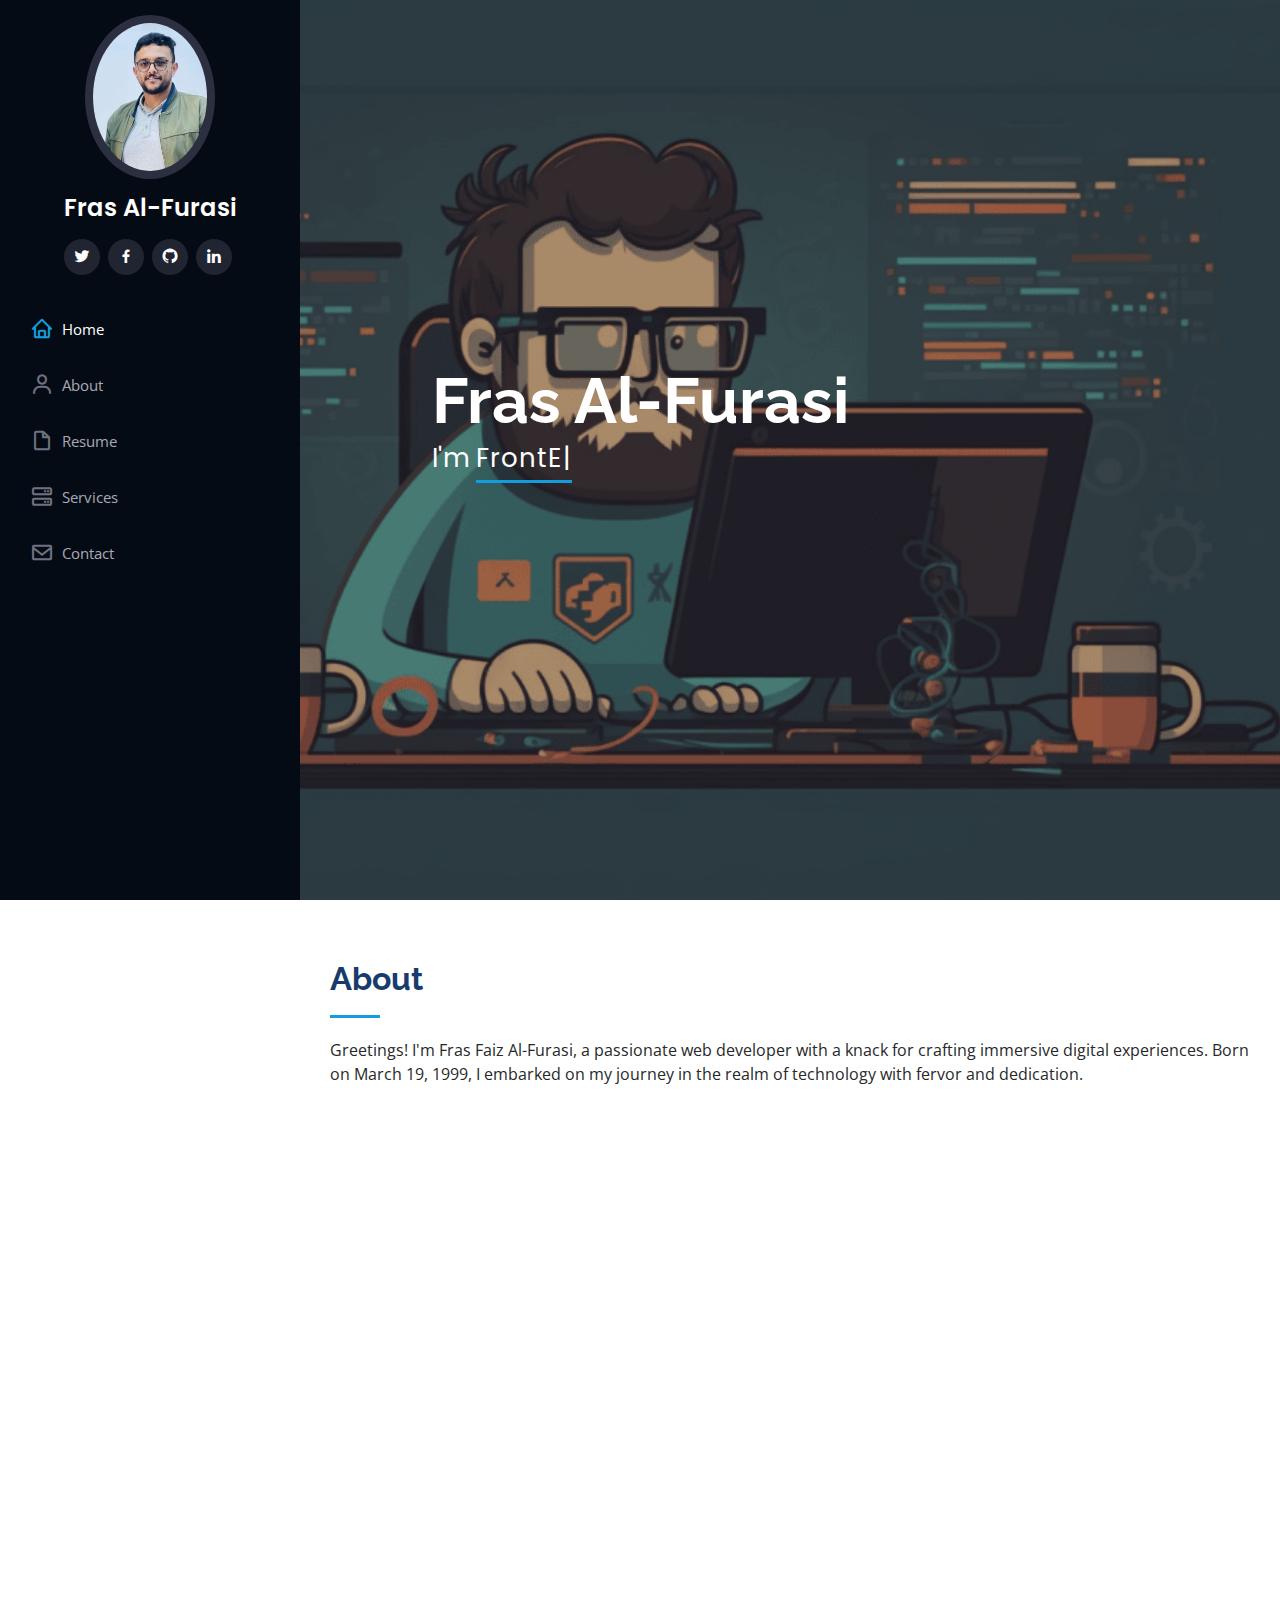
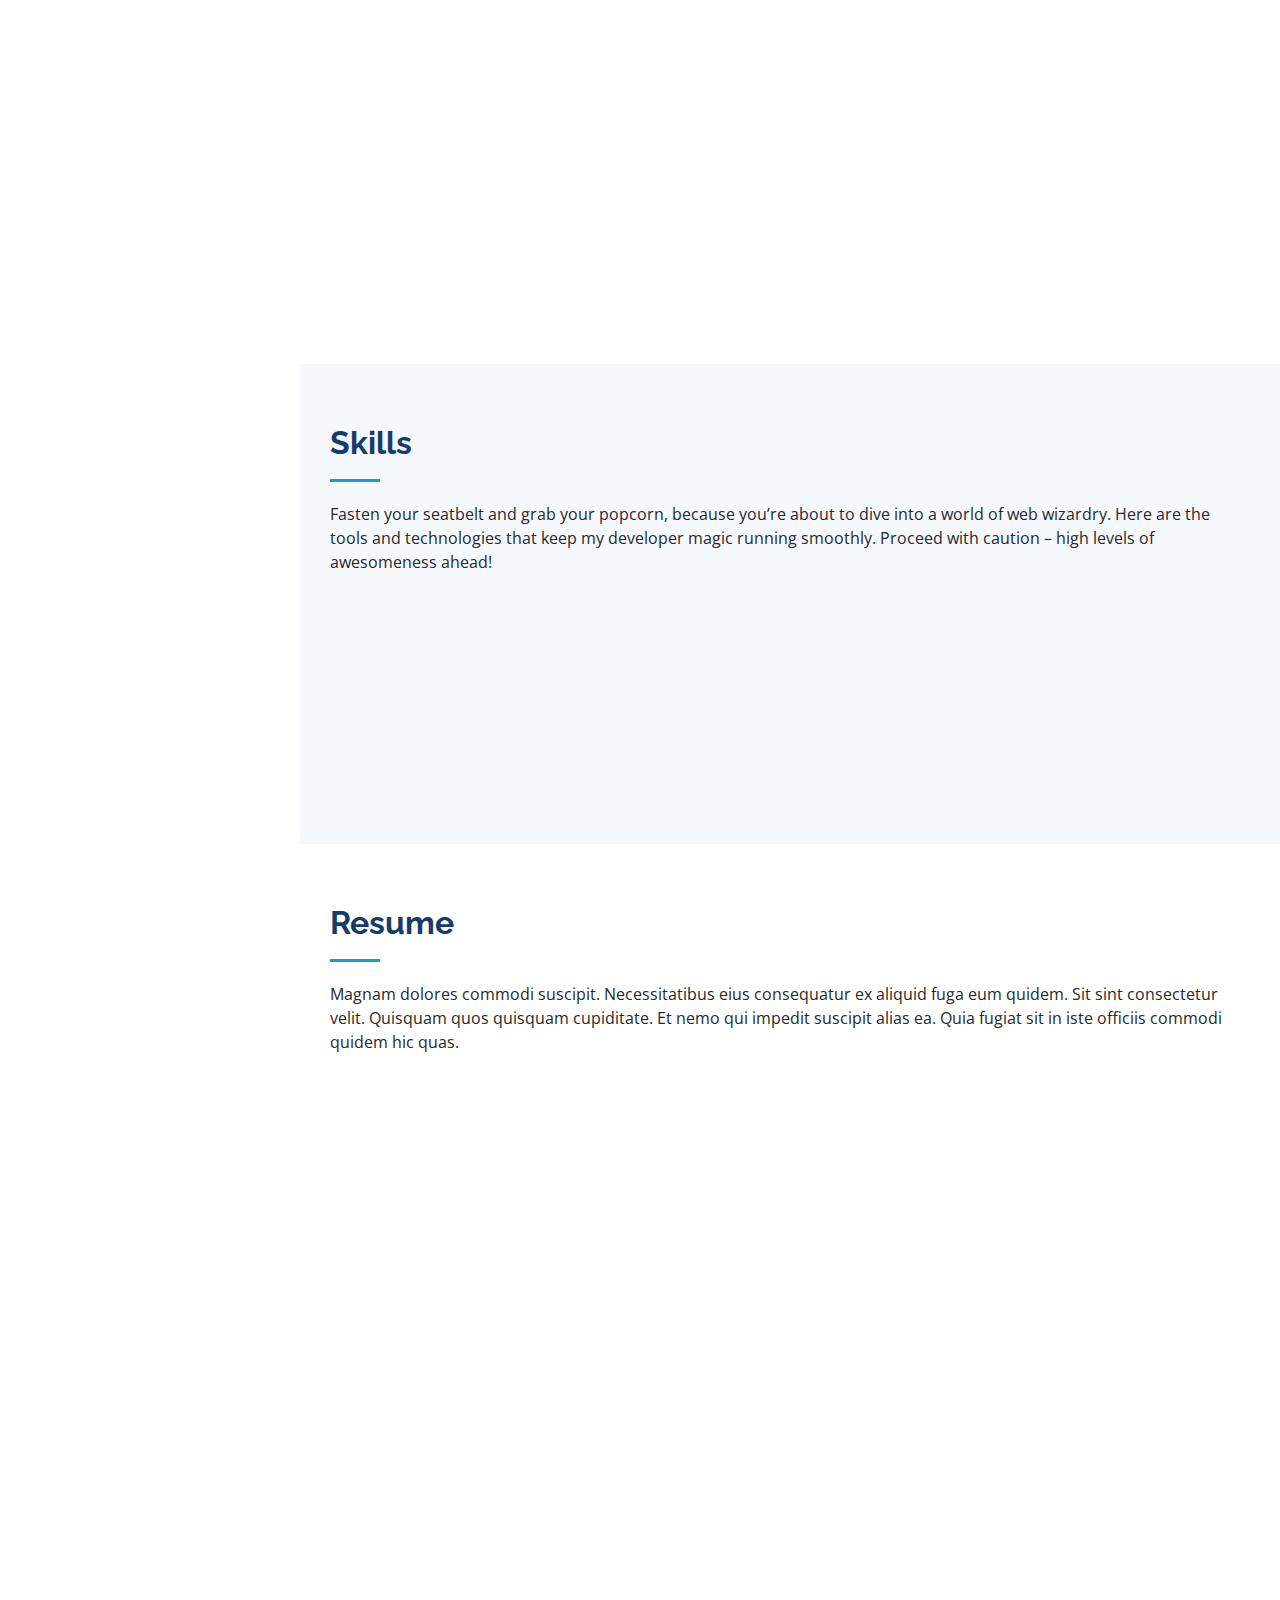
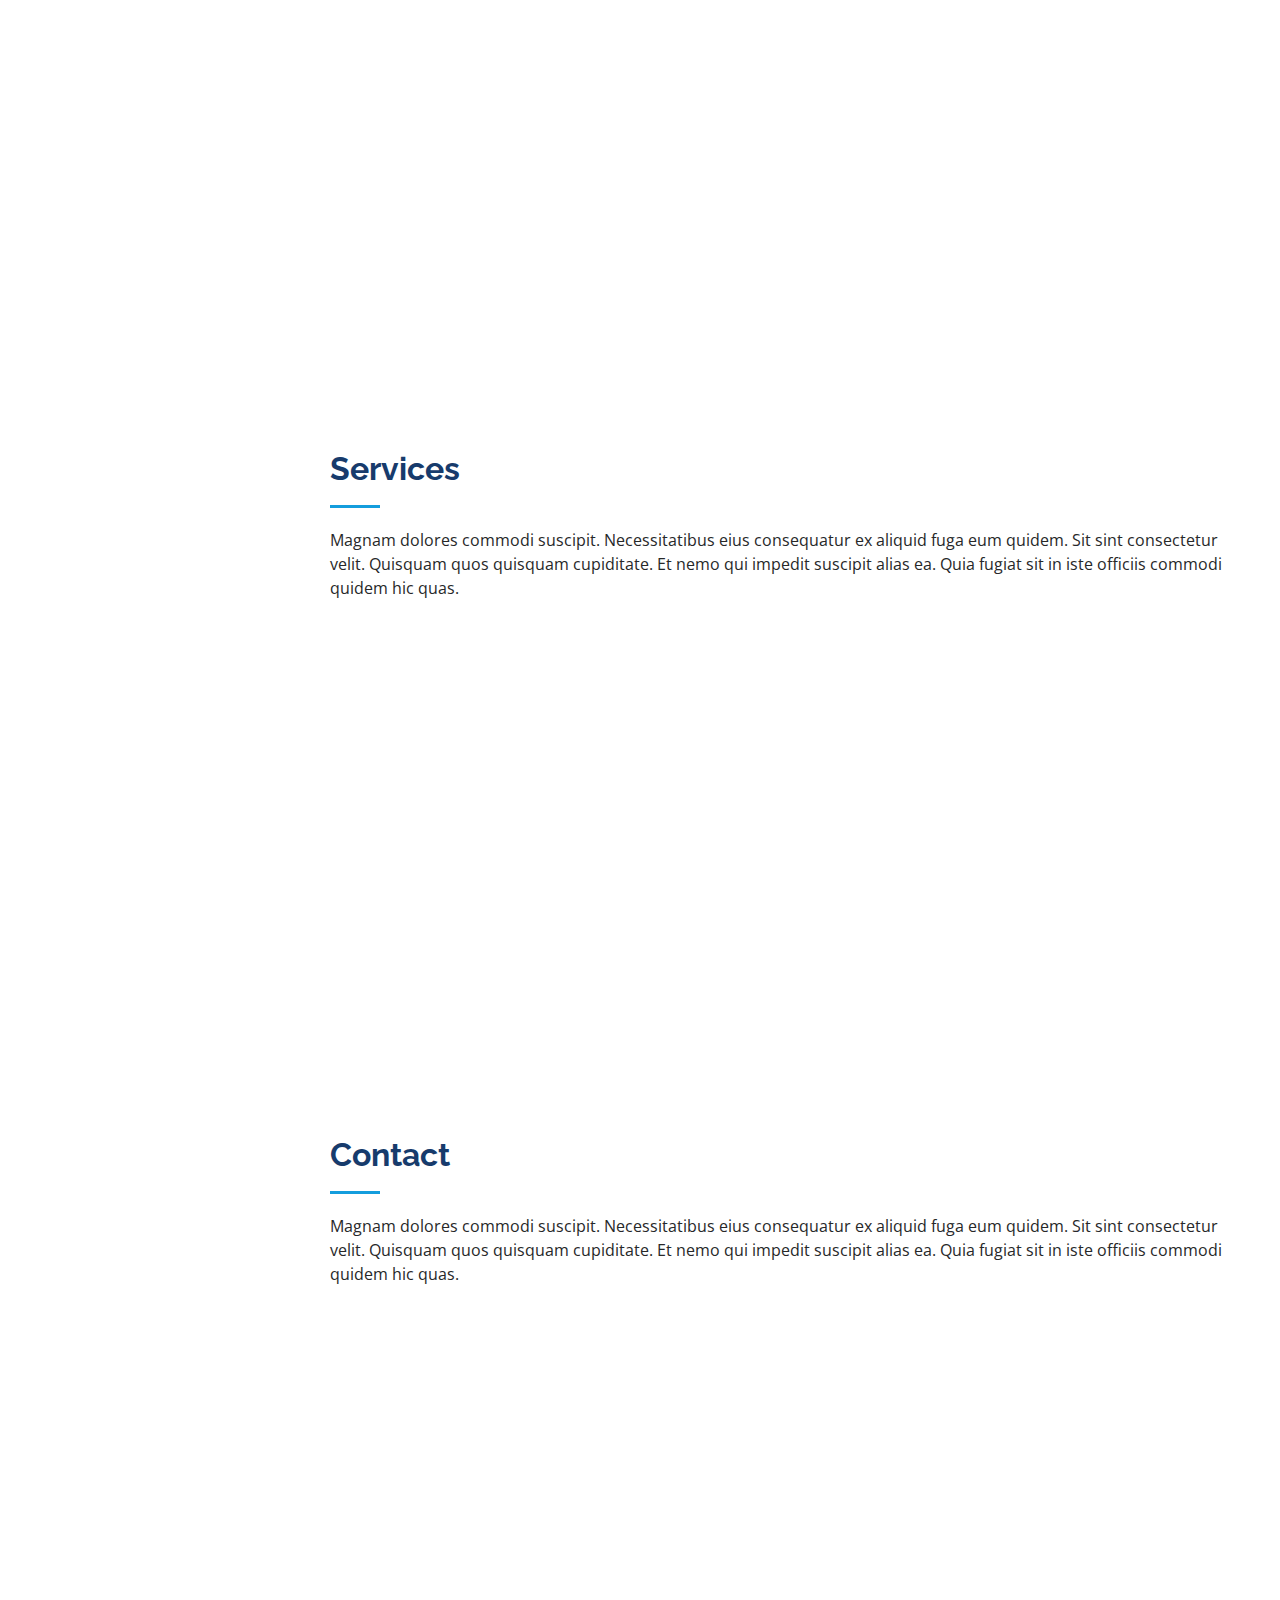
==== index.html @ ae851e62 "feat(index): add content to about section" ====
<!DOCTYPE html>
<html lang="en">

<head>
  <meta charset="utf-8">
  <meta content="width=device-width, initial-scale=1.0" name="viewport">

  <title>iPortfolio Bootstrap Template - Index</title>
  <meta content="" name="description">
  <meta content="" name="keywords">

  <!-- Favicons -->
  <link href="assets/img/favicon.png" rel="icon">
  <link href="assets/img/apple-touch-icon.png" rel="apple-touch-icon">

  <!-- Google Fonts -->
  <link href="https://fonts.googleapis.com/css?family=Open+Sans:300,300i,400,400i,600,600i,700,700i|Raleway:300,300i,400,400i,500,500i,600,600i,700,700i|Poppins:300,300i,400,400i,500,500i,600,600i,700,700i" rel="stylesheet">

  <!-- Vendor CSS Files -->
  <link href="assets/vendor/aos/aos.css" rel="stylesheet">
  <link href="assets/vendor/bootstrap/css/bootstrap.min.css" rel="stylesheet">
  <link href="assets/vendor/bootstrap-icons/bootstrap-icons.css" rel="stylesheet">
  <link href="assets/vendor/boxicons/css/boxicons.min.css" rel="stylesheet">
  <link href="assets/vendor/glightbox/css/glightbox.min.css" rel="stylesheet">
  <link href="assets/vendor/swiper/swiper-bundle.min.css" rel="stylesheet">

  <!-- Template Main CSS File -->
  <link href="assets/css/style.css" rel="stylesheet">

</head>

<body>

  <!-- ======= Mobile nav toggle button ======= -->
  <i class="bi bi-list mobile-nav-toggle d-xl-none"></i>

  <!-- ======= Header ======= -->
  <header id="header">
    <div class="d-flex flex-column">

      <div class="profile">
        <img src="assets/img/profileImg.jpg" alt="" class="img-fluid rounded-circle">
        <h1 class="text-light"><a href="index.html">Fras Al-Furasi</a></h1>
        <div class="social-links mt-3 text-center">
          <a href="#" class="twitter"><i class="bx bxl-twitter"></i></a>
          <a href="#" class="facebook"><i class="bx bxl-facebook"></i></a>
          <a href="#" class="instagram"><i class="bx bxl-github"></i></a>
          <a href="#" class="linkedin"><i class="bx bxl-linkedin"></i></a>
        </div>
      </div>

      <nav id="navbar" class="nav-menu navbar">
        <ul>
          <li><a href="#hero" class="nav-link scrollto active"><i class="bx bx-home"></i> <span>Home</span></a></li>
          <li><a href="#about" class="nav-link scrollto"><i class="bx bx-user"></i> <span>About</span></a></li>
          <li><a href="#resume" class="nav-link scrollto"><i class="bx bx-file-blank"></i> <span>Resume</span></a></li>
          <!-- <li><a href="#portfolio" class="nav-link scrollto"><i class="bx bx-book-content"></i> <span>Portfolio</span></a></li> -->
          <li><a href="#services" class="nav-link scrollto"><i class="bx bx-server"></i> <span>Services</span></a></li>
          <li><a href="#contact" class="nav-link scrollto"><i class="bx bx-envelope"></i> <span>Contact</span></a></li>
        </ul>
      </nav><!-- .nav-menu -->
    </div>
  </header><!-- End Header -->

  <!-- ======= Hero Section ======= -->
  <section id="hero" class="d-flex flex-column justify-content-center align-items-center">
    <div class="hero-container" data-aos="fade-in">
      <h1>Fras Al-Furasi</h1>
      <p>I'm <span class="typed" data-typed-items="FrontEnd Developer,BackEnd Developer, Freelancer"></span></p>
    </div>
  </section><!-- End Hero -->

  <main id="main">

    <!-- ======= About Section ======= -->
    <section id="about" class="about">
      <div class="container">

        <div class="section-title">
          <h2>About</h2>
          <p>Greetings! I'm Fras Faiz Al-Furasi, a passionate web developer with a knack for crafting immersive digital experiences. Born on March 19, 1999, I embarked on my journey in the realm of technology with fervor and dedication.</p>
        </div>

        <div class="row">
          <div class="col-lg-4" data-aos="fade-right">
            <img src="assets/img/profileImg.jpg" class="img-fluid" alt="">
          </div>
          <div class="col-lg-8 pt-4 pt-lg-0 content" data-aos="fade-left">
            <h3> Web Developer.</h3>
            <p class="fst-italic">Web development refers to the process of creating and maintaining websites and web applications. It encompasses a range of tasks, including web design, content creation, server-side scripting, client-side scripting, network security configuration, and database management.</p>
            <div class="row">
              <div class="col-lg-6">
                <ul>
                  <li><i class="bi bi-chevron-right"></i> <strong>Birthday:</strong> <span>19 Mar 1999</span></li>
                  <!-- <li><i class="bi bi-chevron-right"></i> <strong>Website:</strong> <span>www.example.com</span></li> -->
                  <li><i class="bi bi-chevron-right"></i> <strong>Phone:</strong> <span>+967 771 474 227</span></li>
                  <li><i class="bi bi-chevron-right"></i> <strong>City:</strong> <span>Sana'a, Yemen</span></li>
                </ul>
              </div>
              <div class="col-lg-6">
                <ul>
                  <li><i class="bi bi-chevron-right"></i> <strong>Age:</strong> <span>25</span></li>
                  <li><i class="bi bi-chevron-right"></i> <strong>Degree:</strong> <span>Bachelor</span></li>
                  <!-- <li><i class="bi bi-chevron-right"></i> <strong>PhEmailone:</strong> <span>email@example.com</span></li> -->
                  <li><i class="bi bi-chevron-right"></i> <strong>Freelance:</strong> <span>Available</span></li>
                </ul>
              </div>
            </div>
            <p>With a solid foundation in computer science, I've delved into the dynamic world of web development, honing my skills and expertise over the years. I've had the privilege of working as a web developer for a year in a prominent company, where I've been entrusted with projects spanning multiple domains and technologies. This experience has not only sharpened my technical prowess but also instilled in me a deep appreciation for collaboration and innovation.</p>
            <p>
            My academic journey led me to pursue a Bachelor's degree in Computer Science, where I immersed myself in the intricacies of software engineering, algorithms, and system architecture. This educational background has equipped me with a comprehensive understanding of the underlying principles that drive technological innovation.
            </p>
            <p>
            Beyond the lines of code, I am driven by a relentless passion for creating meaningful digital solutions that resonate with users. Whether it's designing intuitive user interfaces, optimizing performance, or experimenting with cutting-edge technologies, I thrive on the opportunity to push the boundaries of what's possible in the digital landscape.
            </p>
            <p>
As I continue to evolve in this ever-evolving field, my mission is simple yet profound: to leverage my skills and expertise to empower businesses and individuals alike, bringing their digital visions to life with precision and ingenuity.
            </p>
          </div>
        </div>

      </div>
    </section><!-- End About Section -->

    <!-- ======= Facts Section ======= -->
    <!-- <section id="facts" class="facts"> -->
    <!--   <div class="container"> -->
    <!---->
    <!--     <div class="section-title"> -->
    <!--       <h2>Facts</h2> -->
    <!--       <p>Magnam dolores commodi suscipit. Necessitatibus eius consequatur ex aliquid fuga eum quidem. Sit sint consectetur velit. Quisquam quos quisquam cupiditate. Et nemo qui impedit suscipit alias ea. Quia fugiat sit in iste officiis commodi quidem hic quas.</p> -->
    <!--     </div> -->
    <!---->
    <!--     <div class="row no-gutters"> -->
    <!---->
    <!--       <div class="col-lg-3 col-md-6 d-md-flex align-items-md-stretch" data-aos="fade-up"> -->
    <!--         <div class="count-box"> -->
    <!--           <i class="bi bi-emoji-smile"></i> -->
    <!--           <span data-purecounter-start="0" data-purecounter-end="232" data-purecounter-duration="1" class="purecounter"></span> -->
    <!--           <p><strong>Happy Clients</strong> consequuntur quae</p> -->
    <!--         </div> -->
    <!--       </div> -->
    <!---->
    <!--       <div class="col-lg-3 col-md-6 d-md-flex align-items-md-stretch" data-aos="fade-up" data-aos-delay="100"> -->
    <!--         <div class="count-box"> -->
    <!--           <i class="bi bi-journal-richtext"></i> -->
    <!--           <span data-purecounter-start="0" data-purecounter-end="521" data-purecounter-duration="1" class="purecounter"></span> -->
    <!--           <p><strong>Projects</strong> adipisci atque cum quia aut</p> -->
    <!--         </div> -->
    <!--       </div> -->
    <!---->
    <!--       <div class="col-lg-3 col-md-6 d-md-flex align-items-md-stretch" data-aos="fade-up" data-aos-delay="200"> -->
    <!--         <div class="count-box"> -->
    <!--           <i class="bi bi-headset"></i> -->
    <!--           <span data-purecounter-start="0" data-purecounter-end="1453" data-purecounter-duration="1" class="purecounter"></span> -->
    <!--           <p><strong>Hours Of Support</strong> aut commodi quaerat</p> -->
    <!--         </div> -->
    <!--       </div> -->
    <!---->
    <!--       <div class="col-lg-3 col-md-6 d-md-flex align-items-md-stretch" data-aos="fade-up" data-aos-delay="300"> -->
    <!--         <div class="count-box"> -->
    <!--           <i class="bi bi-people"></i> -->
    <!--           <span data-purecounter-start="0" data-purecounter-end="32" data-purecounter-duration="1" class="purecounter"></span> -->
    <!--           <p><strong>Hard Workers</strong> rerum asperiores dolor</p> -->
    <!--         </div> -->
    <!--       </div> -->
    <!---->
    <!--     </div> -->
    <!---->
    <!--   </div> -->
    <!-- </section><!-- End Facts Section --> 

    <!-- ======= Skills Section ======= -->
    <section id="skills" class="skills section-bg">
      <div class="container">

        <div class="section-title">
          <h2>Skills</h2>
          <p>Fasten your seatbelt and grab your popcorn, because you’re about to dive into a world of web wizardry. Here are the tools and technologies that keep my developer magic running smoothly. Proceed with caution – high levels of awesomeness ahead!</p>
        </div>

        <div class="row skills-content">

          <div class="col-lg-6" data-aos="fade-up">

            <div class="progress">
              <span class="skill">HTML <i class="val">100%</i></span>
              <div class="progress-bar-wrap">
                <div class="progress-bar" role="progressbar" aria-valuenow="100" aria-valuemin="0" aria-valuemax="100"></div>
              </div>
            </div>

            <div class="progress">
              <span class="skill">CSS <i class="val">90%</i></span>
              <div class="progress-bar-wrap">
                <div class="progress-bar" role="progressbar" aria-valuenow="90" aria-valuemin="0" aria-valuemax="100"></div>
              </div>
            </div>

            <div class="progress">
              <span class="skill">JavaScript <i class="val">75%</i></span>
              <div class="progress-bar-wrap">
                <div class="progress-bar" role="progressbar" aria-valuenow="75" aria-valuemin="0" aria-valuemax="100"></div>
              </div>
            </div>

          </div>

          <div class="col-lg-6" data-aos="fade-up" data-aos-delay="100">

            <div class="progress">
              <span class="skill">PHP <i class="val">80%</i></span>
              <div class="progress-bar-wrap">
                <div class="progress-bar" role="progressbar" aria-valuenow="80" aria-valuemin="0" aria-valuemax="100"></div>
              </div>
            </div>

            <div class="progress">
              <span class="skill">WordPress/CMS <i class="val">90%</i></span>
              <div class="progress-bar-wrap">
                <div class="progress-bar" role="progressbar" aria-valuenow="90" aria-valuemin="0" aria-valuemax="100"></div>
              </div>
            </div>

            <div class="progress">
              <span class="skill">Photoshop <i class="val">55%</i></span>
              <div class="progress-bar-wrap">
                <div class="progress-bar" role="progressbar" aria-valuenow="55" aria-valuemin="0" aria-valuemax="100"></div>
              </div>
            </div>

          </div>

        </div>

      </div>
    </section><!-- End Skills Section -->

    <!-- ======= Resume Section ======= -->
    <section id="resume" class="resume">
      <div class="container">

        <div class="section-title">
          <h2>Resume</h2>
          <p>Magnam dolores commodi suscipit. Necessitatibus eius consequatur ex aliquid fuga eum quidem. Sit sint consectetur velit. Quisquam quos quisquam cupiditate. Et nemo qui impedit suscipit alias ea. Quia fugiat sit in iste officiis commodi quidem hic quas.</p>
        </div>

        <div class="row">
          <div class="col-lg-6" data-aos="fade-up">
            <h3 class="resume-title">Sumary</h3>
            <div class="resume-item pb-0">
              <h4>Alex Smith</h4>
              <p><em>Innovative and deadline-driven Graphic Designer with 3+ years of experience designing and developing user-centered digital/print marketing material from initial concept to final, polished deliverable.</em></p>
              <ul>
                <li>Portland par 127,Orlando, FL</li>
                <li>(123) 456-7891</li>
                <li>alice.barkley@example.com</li>
              </ul>
            </div>

            <h3 class="resume-title">Education</h3>
            <div class="resume-item">
              <h4>Master of Fine Arts &amp; Graphic Design</h4>
              <h5>2015 - 2016</h5>
              <p><em>Rochester Institute of Technology, Rochester, NY</em></p>
              <p>Qui deserunt veniam. Et sed aliquam labore tempore sed quisquam iusto autem sit. Ea vero voluptatum qui ut dignissimos deleniti nerada porti sand markend</p>
            </div>
            <div class="resume-item">
              <h4>Bachelor of Fine Arts &amp; Graphic Design</h4>
              <h5>2010 - 2014</h5>
              <p><em>Rochester Institute of Technology, Rochester, NY</em></p>
              <p>Quia nobis sequi est occaecati aut. Repudiandae et iusto quae reiciendis et quis Eius vel ratione eius unde vitae rerum voluptates asperiores voluptatem Earum molestiae consequatur neque etlon sader mart dila</p>
            </div>
          </div>
          <div class="col-lg-6" data-aos="fade-up" data-aos-delay="100">
            <h3 class="resume-title">Professional Experience</h3>
            <div class="resume-item">
              <h4>Senior graphic design specialist</h4>
              <h5>2019 - Present</h5>
              <p><em>Experion, New York, NY </em></p>
              <ul>
                <li>Lead in the design, development, and implementation of the graphic, layout, and production communication materials</li>
                <li>Delegate tasks to the 7 members of the design team and provide counsel on all aspects of the project. </li>
                <li>Supervise the assessment of all graphic materials in order to ensure quality and accuracy of the design</li>
                <li>Oversee the efficient use of production project budgets ranging from $2,000 - $25,000</li>
              </ul>
            </div>
            <div class="resume-item">
              <h4>Graphic design specialist</h4>
              <h5>2017 - 2018</h5>
              <p><em>Stepping Stone Advertising, New York, NY</em></p>
              <ul>
                <li>Developed numerous marketing programs (logos, brochures,infographics, presentations, and advertisements).</li>
                <li>Managed up to 5 projects or tasks at a given time while under pressure</li>
                <li>Recommended and consulted with clients on the most appropriate graphic design</li>
                <li>Created 4+ design presentations and proposals a month for clients and account managers</li>
              </ul>
            </div>
          </div>
        </div>

      </div>
    </section><!-- End Resume Section -->

    <!-- ======= Portfolio Section ======= -->
    <!-- <section id="portfolio" class="portfolio section-bg"> -->
    <!--   <div class="container"> -->
    <!---->
    <!--     <div class="section-title"> -->
    <!--       <h2>Portfolio</h2> -->
    <!--       <p>Magnam dolores commodi suscipit. Necessitatibus eius consequatur ex aliquid fuga eum quidem. Sit sint consectetur velit. Quisquam quos quisquam cupiditate. Et nemo qui impedit suscipit alias ea. Quia fugiat sit in iste officiis commodi quidem hic quas.</p> -->
    <!--     </div> -->
    <!---->
    <!--     <div class="row" data-aos="fade-up"> -->
    <!--       <div class="col-lg-12 d-flex justify-content-center"> -->
    <!--         <ul id="portfolio-flters"> -->
    <!--           <li data-filter="*" class="filter-active">All</li> -->
    <!--           <li data-filter=".filter-app">App</li> -->
    <!--           <li data-filter=".filter-card">Card</li> -->
    <!--           <li data-filter=".filter-web">Web</li> -->
    <!--         </ul> -->
    <!--       </div> -->
    <!--     </div> -->
    <!---->
    <!--     <div class="row portfolio-container" data-aos="fade-up" data-aos-delay="100"> -->
    <!---->
    <!--       <div class="col-lg-4 col-md-6 portfolio-item filter-app"> -->
    <!--         <div class="portfolio-wrap"> -->
    <!--           <img src="assets/img/portfolio/portfolio-1.jpg" class="img-fluid" alt=""> -->
    <!--           <div class="portfolio-links"> -->
    <!--             <a href="assets/img/portfolio/portfolio-1.jpg" data-gallery="portfolioGallery" class="portfolio-lightbox" title="App 1"><i class="bx bx-plus"></i></a> -->
    <!--             <a href="portfolio-details.html" title="More Details"><i class="bx bx-link"></i></a> -->
    <!--           </div> -->
    <!--         </div> -->
    <!--       </div> -->
    <!---->
    <!--       <div class="col-lg-4 col-md-6 portfolio-item filter-web"> -->
    <!--         <div class="portfolio-wrap"> -->
    <!--           <img src="assets/img/portfolio/portfolio-2.jpg" class="img-fluid" alt=""> -->
    <!--           <div class="portfolio-links"> -->
    <!--             <a href="assets/img/portfolio/portfolio-2.jpg" data-gallery="portfolioGallery" class="portfolio-lightbox" title="Web 3"><i class="bx bx-plus"></i></a> -->
    <!--             <a href="portfolio-details.html" title="More Details"><i class="bx bx-link"></i></a> -->
    <!--           </div> -->
    <!--         </div> -->
    <!--       </div> -->
    <!---->
    <!--       <div class="col-lg-4 col-md-6 portfolio-item filter-app"> -->
    <!--         <div class="portfolio-wrap"> -->
    <!--           <img src="assets/img/portfolio/portfolio-3.jpg" class="img-fluid" alt=""> -->
    <!--           <div class="portfolio-links"> -->
    <!--             <a href="assets/img/portfolio/portfolio-3.jpg" data-gallery="portfolioGallery" class="portfolio-lightbox" title="App 2"><i class="bx bx-plus"></i></a> -->
    <!--             <a href="portfolio-details.html" title="More Details"><i class="bx bx-link"></i></a> -->
    <!--           </div> -->
    <!--         </div> -->
    <!--       </div> -->
    <!---->
    <!--       <div class="col-lg-4 col-md-6 portfolio-item filter-card"> -->
    <!--         <div class="portfolio-wrap"> -->
    <!--           <img src="assets/img/portfolio/portfolio-4.jpg" class="img-fluid" alt=""> -->
    <!--           <div class="portfolio-links"> -->
    <!--             <a href="assets/img/portfolio/portfolio-4.jpg" data-gallery="portfolioGallery" class="portfolio-lightbox" title="Card 2"><i class="bx bx-plus"></i></a> -->
    <!--             <a href="portfolio-details.html" title="More Details"><i class="bx bx-link"></i></a> -->
    <!--           </div> -->
    <!--         </div> -->
    <!--       </div> -->
    <!---->
    <!--       <div class="col-lg-4 col-md-6 portfolio-item filter-web"> -->
    <!--         <div class="portfolio-wrap"> -->
    <!--           <img src="assets/img/portfolio/portfolio-5.jpg" class="img-fluid" alt=""> -->
    <!--           <div class="portfolio-links"> -->
    <!--             <a href="assets/img/portfolio/portfolio-5.jpg" data-gallery="portfolioGallery" class="portfolio-lightbox" title="Web 2"><i class="bx bx-plus"></i></a> -->
    <!--             <a href="portfolio-details.html" title="More Details"><i class="bx bx-link"></i></a> -->
    <!--           </div> -->
    <!--         </div> -->
    <!--       </div> -->
    <!---->
    <!--       <div class="col-lg-4 col-md-6 portfolio-item filter-app"> -->
    <!--         <div class="portfolio-wrap"> -->
    <!--           <img src="assets/img/portfolio/portfolio-6.jpg" class="img-fluid" alt=""> -->
    <!--           <div class="portfolio-links"> -->
    <!--             <a href="assets/img/portfolio/portfolio-6.jpg" data-gallery="portfolioGallery" class="portfolio-lightbox" title="App 3"><i class="bx bx-plus"></i></a> -->
    <!--             <a href="portfolio-details.html" title="More Details"><i class="bx bx-link"></i></a> -->
    <!--           </div> -->
    <!--         </div> -->
    <!--       </div> -->
    <!---->
    <!--       <div class="col-lg-4 col-md-6 portfolio-item filter-card"> -->
    <!--         <div class="portfolio-wrap"> -->
    <!--           <img src="assets/img/portfolio/portfolio-7.jpg" class="img-fluid" alt=""> -->
    <!--           <div class="portfolio-links"> -->
    <!--             <a href="assets/img/portfolio/portfolio-7.jpg" data-gallery="portfolioGallery" class="portfolio-lightbox" title="Card 1"><i class="bx bx-plus"></i></a> -->
    <!--             <a href="portfolio-details.html" title="More Details"><i class="bx bx-link"></i></a> -->
    <!--           </div> -->
    <!--         </div> -->
    <!--       </div> -->
    <!---->
    <!--       <div class="col-lg-4 col-md-6 portfolio-item filter-card"> -->
    <!--         <div class="portfolio-wrap"> -->
    <!--           <img src="assets/img/portfolio/portfolio-8.jpg" class="img-fluid" alt=""> -->
    <!--           <div class="portfolio-links"> -->
    <!--             <a href="assets/img/portfolio/portfolio-8.jpg" data-gallery="portfolioGallery" class="portfolio-lightbox" title="Card 3"><i class="bx bx-plus"></i></a> -->
    <!--             <a href="portfolio-details.html" title="More Details"><i class="bx bx-link"></i></a> -->
    <!--           </div> -->
    <!--         </div> -->
    <!--       </div> -->
    <!---->
    <!--       <div class="col-lg-4 col-md-6 portfolio-item filter-web"> -->
    <!--         <div class="portfolio-wrap"> -->
    <!--           <img src="assets/img/portfolio/portfolio-9.jpg" class="img-fluid" alt=""> -->
    <!--           <div class="portfolio-links"> -->
    <!--             <a href="assets/img/portfolio/portfolio-9.jpg" data-gallery="portfolioGallery" class="portfolio-lightbox" title="Web 3"><i class="bx bx-plus"></i></a> -->
    <!--             <a href="portfolio-details.html" title="More Details"><i class="bx bx-link"></i></a> -->
    <!--           </div> -->
    <!--         </div> -->
    <!--       </div> -->
    <!---->
    <!--     </div> -->
    <!---->
    <!--   </div> -->
    <!-- </section><!-- End Portfolio Section --> 

    <!-- ======= Services Section ======= -->
    <section id="services" class="services">
      <div class="container">

        <div class="section-title">
          <h2>Services</h2>
          <p>Magnam dolores commodi suscipit. Necessitatibus eius consequatur ex aliquid fuga eum quidem. Sit sint consectetur velit. Quisquam quos quisquam cupiditate. Et nemo qui impedit suscipit alias ea. Quia fugiat sit in iste officiis commodi quidem hic quas.</p>
        </div>

        <div class="row">
          <div class="col-lg-4 col-md-6 icon-box" data-aos="fade-up">
            <div class="icon"><i class="bi bi-briefcase"></i></div>
            <h4 class="title"><a href="">Lorem Ipsum</a></h4>
            <p class="description">Voluptatum deleniti atque corrupti quos dolores et quas molestias excepturi sint occaecati cupiditate non provident</p>
          </div>
          <div class="col-lg-4 col-md-6 icon-box" data-aos="fade-up" data-aos-delay="100">
            <div class="icon"><i class="bi bi-card-checklist"></i></div>
            <h4 class="title"><a href="">Dolor Sitema</a></h4>
            <p class="description">Minim veniam, quis nostrud exercitation ullamco laboris nisi ut aliquip ex ea commodo consequat tarad limino ata</p>
          </div>
          <div class="col-lg-4 col-md-6 icon-box" data-aos="fade-up" data-aos-delay="200">
            <div class="icon"><i class="bi bi-bar-chart"></i></div>
            <h4 class="title"><a href="">Sed ut perspiciatis</a></h4>
            <p class="description">Duis aute irure dolor in reprehenderit in voluptate velit esse cillum dolore eu fugiat nulla pariatur</p>
          </div>
          <div class="col-lg-4 col-md-6 icon-box" data-aos="fade-up" data-aos-delay="300">
            <div class="icon"><i class="bi bi-binoculars"></i></div>
            <h4 class="title"><a href="">Magni Dolores</a></h4>
            <p class="description">Excepteur sint occaecat cupidatat non proident, sunt in culpa qui officia deserunt mollit anim id est laborum</p>
          </div>
          <div class="col-lg-4 col-md-6 icon-box" data-aos="fade-up" data-aos-delay="400">
            <div class="icon"><i class="bi bi-brightness-high"></i></div>
            <h4 class="title"><a href="">Nemo Enim</a></h4>
            <p class="description">At vero eos et accusamus et iusto odio dignissimos ducimus qui blanditiis praesentium voluptatum deleniti atque</p>
          </div>
          <div class="col-lg-4 col-md-6 icon-box" data-aos="fade-up" data-aos-delay="500">
            <div class="icon"><i class="bi bi-calendar4-week"></i></div>
            <h4 class="title"><a href="">Eiusmod Tempor</a></h4>
            <p class="description">Et harum quidem rerum facilis est et expedita distinctio. Nam libero tempore, cum soluta nobis est eligendi</p>
          </div>
        </div>

      </div>
    </section><!-- End Services Section -->

    <!-- ======= Testimonials Section ======= -->
    <!-- <section id="testimonials" class="testimonials section-bg"> -->
    <!--   <div class="container"> -->
    <!---->
    <!--     <div class="section-title"> -->
    <!--       <h2>Testimonials</h2> -->
    <!--       <p>Magnam dolores commodi suscipit. Necessitatibus eius consequatur ex aliquid fuga eum quidem. Sit sint consectetur velit. Quisquam quos quisquam cupiditate. Et nemo qui impedit suscipit alias ea. Quia fugiat sit in iste officiis commodi quidem hic quas.</p> -->
    <!--     </div> -->
    <!---->
    <!--     <div class="testimonials-slider swiper" data-aos="fade-up" data-aos-delay="100"> -->
    <!--       <div class="swiper-wrapper"> -->
    <!---->
    <!--         <div class="swiper-slide"> -->
    <!--           <div class="testimonial-item" data-aos="fade-up"> -->
    <!--             <p> -->
    <!--               <i class="bx bxs-quote-alt-left quote-icon-left"></i> -->
    <!--               Proin iaculis purus consequat sem cure digni ssim donec porttitora entum suscipit rhoncus. Accusantium quam, ultricies eget id, aliquam eget nibh et. Maecen aliquam, risus at semper. -->
    <!--               <i class="bx bxs-quote-alt-right quote-icon-right"></i> -->
    <!--             </p> -->
    <!--             <img src="assets/img/testimonials/testimonials-1.jpg" class="testimonial-img" alt=""> -->
    <!--             <h3>Saul Goodman</h3> -->
    <!--             <h4>Ceo &amp; Founder</h4> -->
    <!--           </div> -->
    <!--         </div><!-- End testimonial item --> 
    <!---->
    <!--         <div class="swiper-slide"> -->
    <!--           <div class="testimonial-item" data-aos="fade-up" data-aos-delay="100"> -->
    <!--             <p> -->
    <!--               <i class="bx bxs-quote-alt-left quote-icon-left"></i> -->
    <!--               Export tempor illum tamen malis malis eram quae irure esse labore quem cillum quid cillum eram malis quorum velit fore eram velit sunt aliqua noster fugiat irure amet legam anim culpa. -->
    <!--               <i class="bx bxs-quote-alt-right quote-icon-right"></i> -->
    <!--             </p> -->
    <!--             <img src="assets/img/testimonials/testimonials-2.jpg" class="testimonial-img" alt=""> -->
    <!--             <h3>Sara Wilsson</h3> -->
    <!--             <h4>Designer</h4> -->
    <!--           </div> -->
    <!--         </div><!-- End testimonial item --> 
    <!---->
    <!--         <div class="swiper-slide"> -->
    <!--           <div class="testimonial-item" data-aos="fade-up" data-aos-delay="200"> -->
    <!--             <p> -->
    <!--               <i class="bx bxs-quote-alt-left quote-icon-left"></i> -->
    <!--               Enim nisi quem export duis labore cillum quae magna enim sint quorum nulla quem veniam duis minim tempor labore quem eram duis noster aute amet eram fore quis sint minim. -->
    <!--               <i class="bx bxs-quote-alt-right quote-icon-right"></i> -->
    <!--             </p> -->
    <!--             <img src="assets/img/testimonials/testimonials-3.jpg" class="testimonial-img" alt=""> -->
    <!--             <h3>Jena Karlis</h3> -->
    <!--             <h4>Store Owner</h4> -->
    <!--           </div> -->
    <!--         </div><!-- End testimonial item --> 
    <!---->
    <!--         <div class="swiper-slide"> -->
    <!--           <div class="testimonial-item" data-aos="fade-up" data-aos-delay="300"> -->
    <!--             <p> -->
    <!--               <i class="bx bxs-quote-alt-left quote-icon-left"></i> -->
    <!--               Fugiat enim eram quae cillum dolore dolor amet nulla culpa multos export minim fugiat minim velit minim dolor enim duis veniam ipsum anim magna sunt elit fore quem dolore labore illum veniam. -->
    <!--               <i class="bx bxs-quote-alt-right quote-icon-right"></i> -->
    <!--             </p> -->
    <!--             <img src="assets/img/testimonials/testimonials-4.jpg" class="testimonial-img" alt=""> -->
    <!--             <h3>Matt Brandon</h3> -->
    <!--             <h4>Freelancer</h4> -->
    <!--           </div> -->
    <!--         </div><!-- End testimonial item --> 
    <!---->
    <!--         <div class="swiper-slide"> -->
    <!--           <div class="testimonial-item" data-aos="fade-up" data-aos-delay="400"> -->
    <!--             <p> -->
    <!--               <i class="bx bxs-quote-alt-left quote-icon-left"></i> -->
    <!--               Quis quorum aliqua sint quem legam fore sunt eram irure aliqua veniam tempor noster veniam enim culpa labore duis sunt culpa nulla illum cillum fugiat legam esse veniam culpa fore nisi cillum quid. -->
    <!--               <i class="bx bxs-quote-alt-right quote-icon-right"></i> -->
    <!--             </p> -->
    <!--             <img src="assets/img/testimonials/testimonials-5.jpg" class="testimonial-img" alt=""> -->
    <!--             <h3>John Larson</h3> -->
    <!--             <h4>Entrepreneur</h4> -->
    <!--           </div> -->
    <!--         </div><!-- End testimonial item --> 
    <!---->
    <!--       </div> -->
    <!--       <div class="swiper-pagination"></div> -->
    <!--     </div> -->
    <!---->
    <!--   </div> -->
    <!-- </section><!-- End Testimonials Section --> 

    <!-- ======= Contact Section ======= -->
    <section id="contact" class="contact">
      <div class="container">

        <div class="section-title">
          <h2>Contact</h2>
          <p>Magnam dolores commodi suscipit. Necessitatibus eius consequatur ex aliquid fuga eum quidem. Sit sint consectetur velit. Quisquam quos quisquam cupiditate. Et nemo qui impedit suscipit alias ea. Quia fugiat sit in iste officiis commodi quidem hic quas.</p>
        </div>

        <div class="row" data-aos="fade-in">

          <div class="col-lg-5 d-flex align-items-stretch">
            <div class="info">
              <div class="address">
                <i class="bi bi-geo-alt"></i>
                <h4>Location:</h4>
                <p>A108 Adam Street, New York, NY 535022</p>
              </div>

              <div class="email">
                <i class="bi bi-envelope"></i>
                <h4>Email:</h4>
                <p>info@example.com</p>
              </div>

              <div class="phone">
                <i class="bi bi-phone"></i>
                <h4>Call:</h4>
                <p>+1 5589 55488 55s</p>
              </div>

              <iframe src="https://www.google.com/maps/embed?pb=!1m14!1m8!1m3!1d12097.433213460943!2d-74.0062269!3d40.7101282!3m2!1i1024!2i768!4f13.1!3m3!1m2!1s0x0%3A0xb89d1fe6bc499443!2sDowntown+Conference+Center!5e0!3m2!1smk!2sbg!4v1539943755621" frameborder="0" style="border:0; width: 100%; height: 290px;" allowfullscreen></iframe>
            </div>

          </div>

          <div class="col-lg-7 mt-5 mt-lg-0 d-flex align-items-stretch">
            <form action="forms/contact.php" method="post" role="form" class="php-email-form">
              <div class="row">
                <div class="form-group col-md-6">
                  <label for="name">Your Name</label>
                  <input type="text" name="name" class="form-control" id="name" required>
                </div>
                <div class="form-group col-md-6">
                  <label for="name">Your Email</label>
                  <input type="email" class="form-control" name="email" id="email" required>
                </div>
              </div>
              <div class="form-group">
                <label for="name">Subject</label>
                <input type="text" class="form-control" name="subject" id="subject" required>
              </div>
              <div class="form-group">
                <label for="name">Message</label>
                <textarea class="form-control" name="message" rows="10" required></textarea>
              </div>
              <div class="my-3">
                <div class="loading">Loading</div>
                <div class="error-message"></div>
                <div class="sent-message">Your message has been sent. Thank you!</div>
              </div>
              <div class="text-center"><button type="submit">Send Message</button></div>
            </form>
          </div>

        </div>

      </div>
    </section><!-- End Contact Section -->

  </main><!-- End #main -->

  <!-- ======= Footer ======= -->
  <!-- <footer id="footer"> -->
  <!--   <div class="container"> -->
  <!--     <div class="copyright"> -->
  <!--       &copy; Copyright <strong><span>iPortfolio</span></strong> -->
  <!--     </div> -->
  <!--     <div class="credits"> -->
  <!--       <!-- All the links in the footer should remain intact. --> -->
  <!--       <!-- You can delete the links only if you purchased the pro version. --> -->
  <!--       <!-- Licensing information: https://bootstrapmade.com/license/ --> -->
  <!--       <!-- Purchase the pro version with working PHP/AJAX contact form: https://bootstrapmade.com/iportfolio-bootstrap-portfolio-websites-template/ --> -->
  <!--       Designed by <a href="https://bootstrapmade.com/">BootstrapMade</a> -->
  <!--     </div> -->
  <!--   </div> -->
  <!-- </footer><!-- End  Footer --> -->

  <a href="#" class="back-to-top d-flex align-items-center justify-content-center"><i class="bi bi-arrow-up-short"></i></a>

  <!-- Vendor JS Files -->
  <script src="assets/vendor/purecounter/purecounter_vanilla.js"></script>
  <script src="assets/vendor/aos/aos.js"></script>
  <script src="assets/vendor/bootstrap/js/bootstrap.bundle.min.js"></script>
  <script src="assets/vendor/glightbox/js/glightbox.min.js"></script>
  <script src="assets/vendor/isotope-layout/isotope.pkgd.min.js"></script>
  <script src="assets/vendor/swiper/swiper-bundle.min.js"></script>
  <script src="assets/vendor/typed.js/typed.umd.js"></script>
  <script src="assets/vendor/waypoints/noframework.waypoints.js"></script>
  <script src="assets/vendor/php-email-form/validate.js"></script>

  <!-- Template Main JS File -->
  <script src="assets/js/main.js"></script>

</body>

</html>
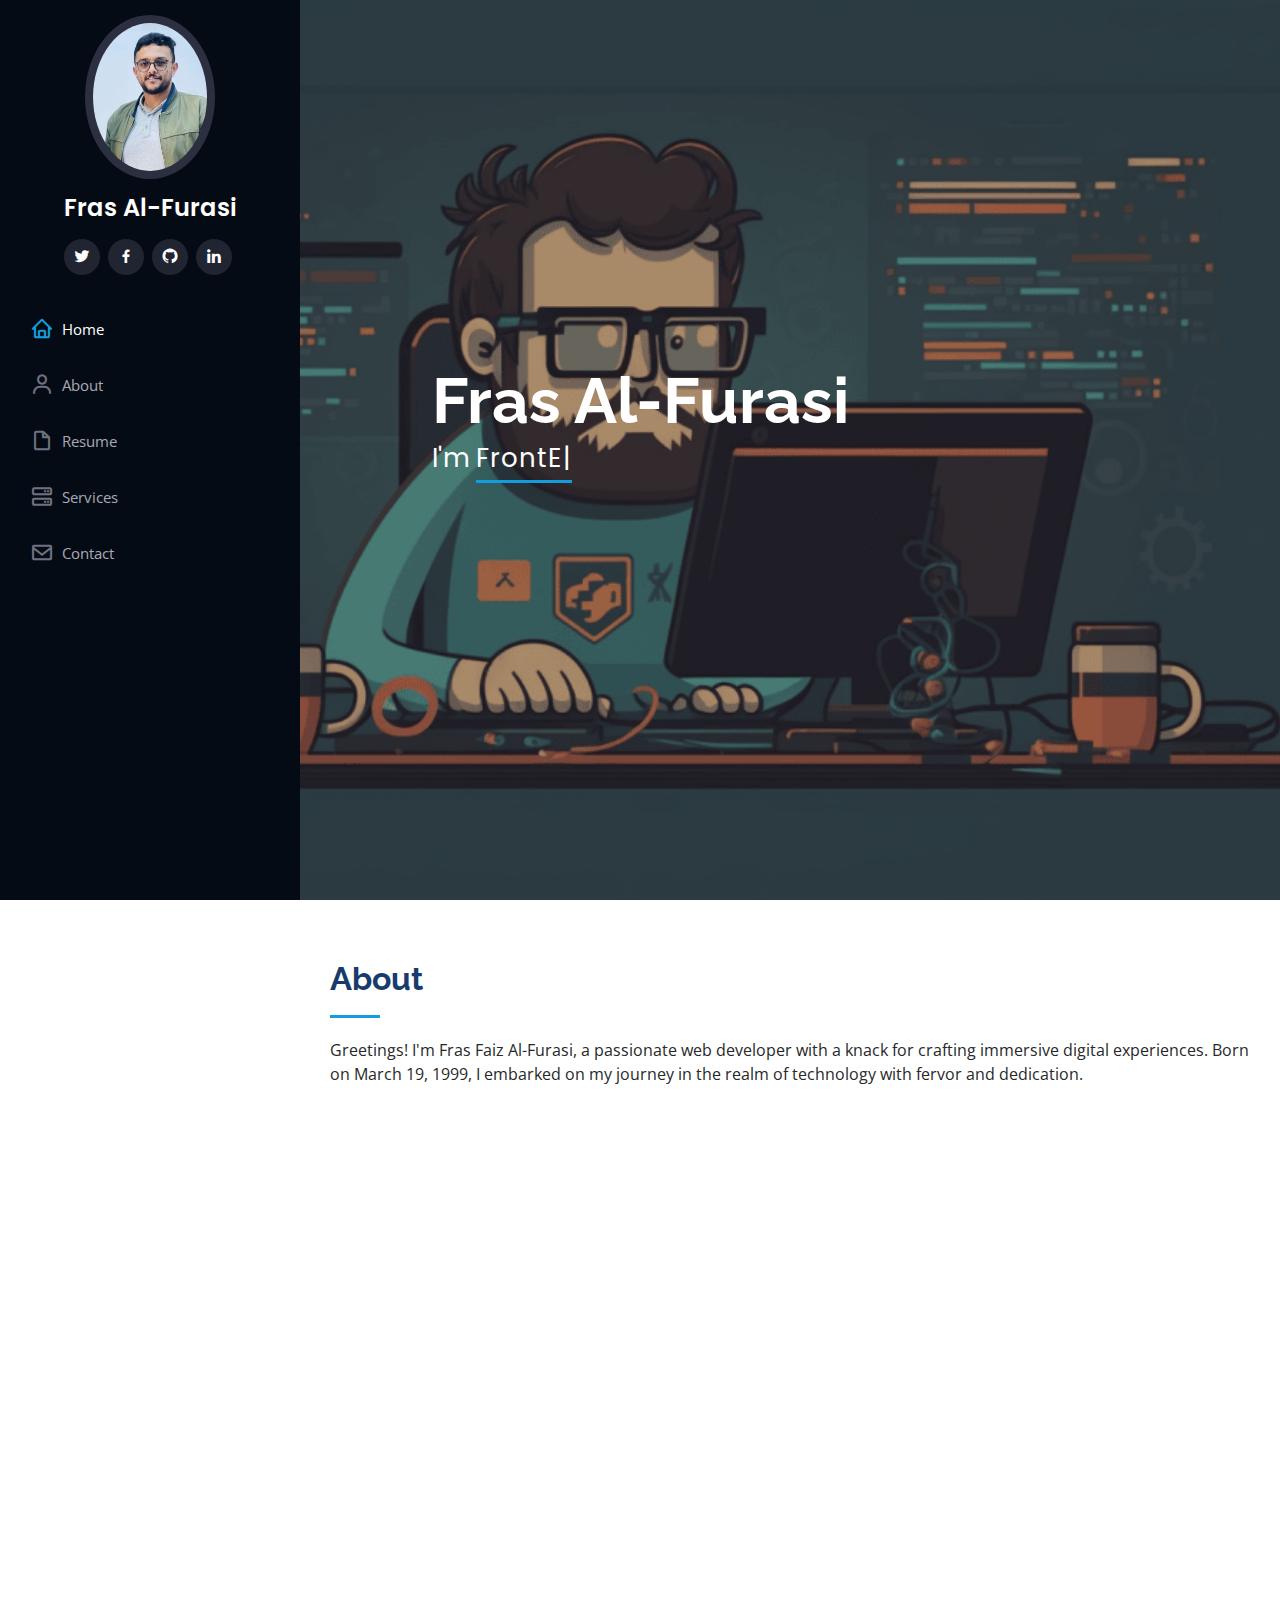
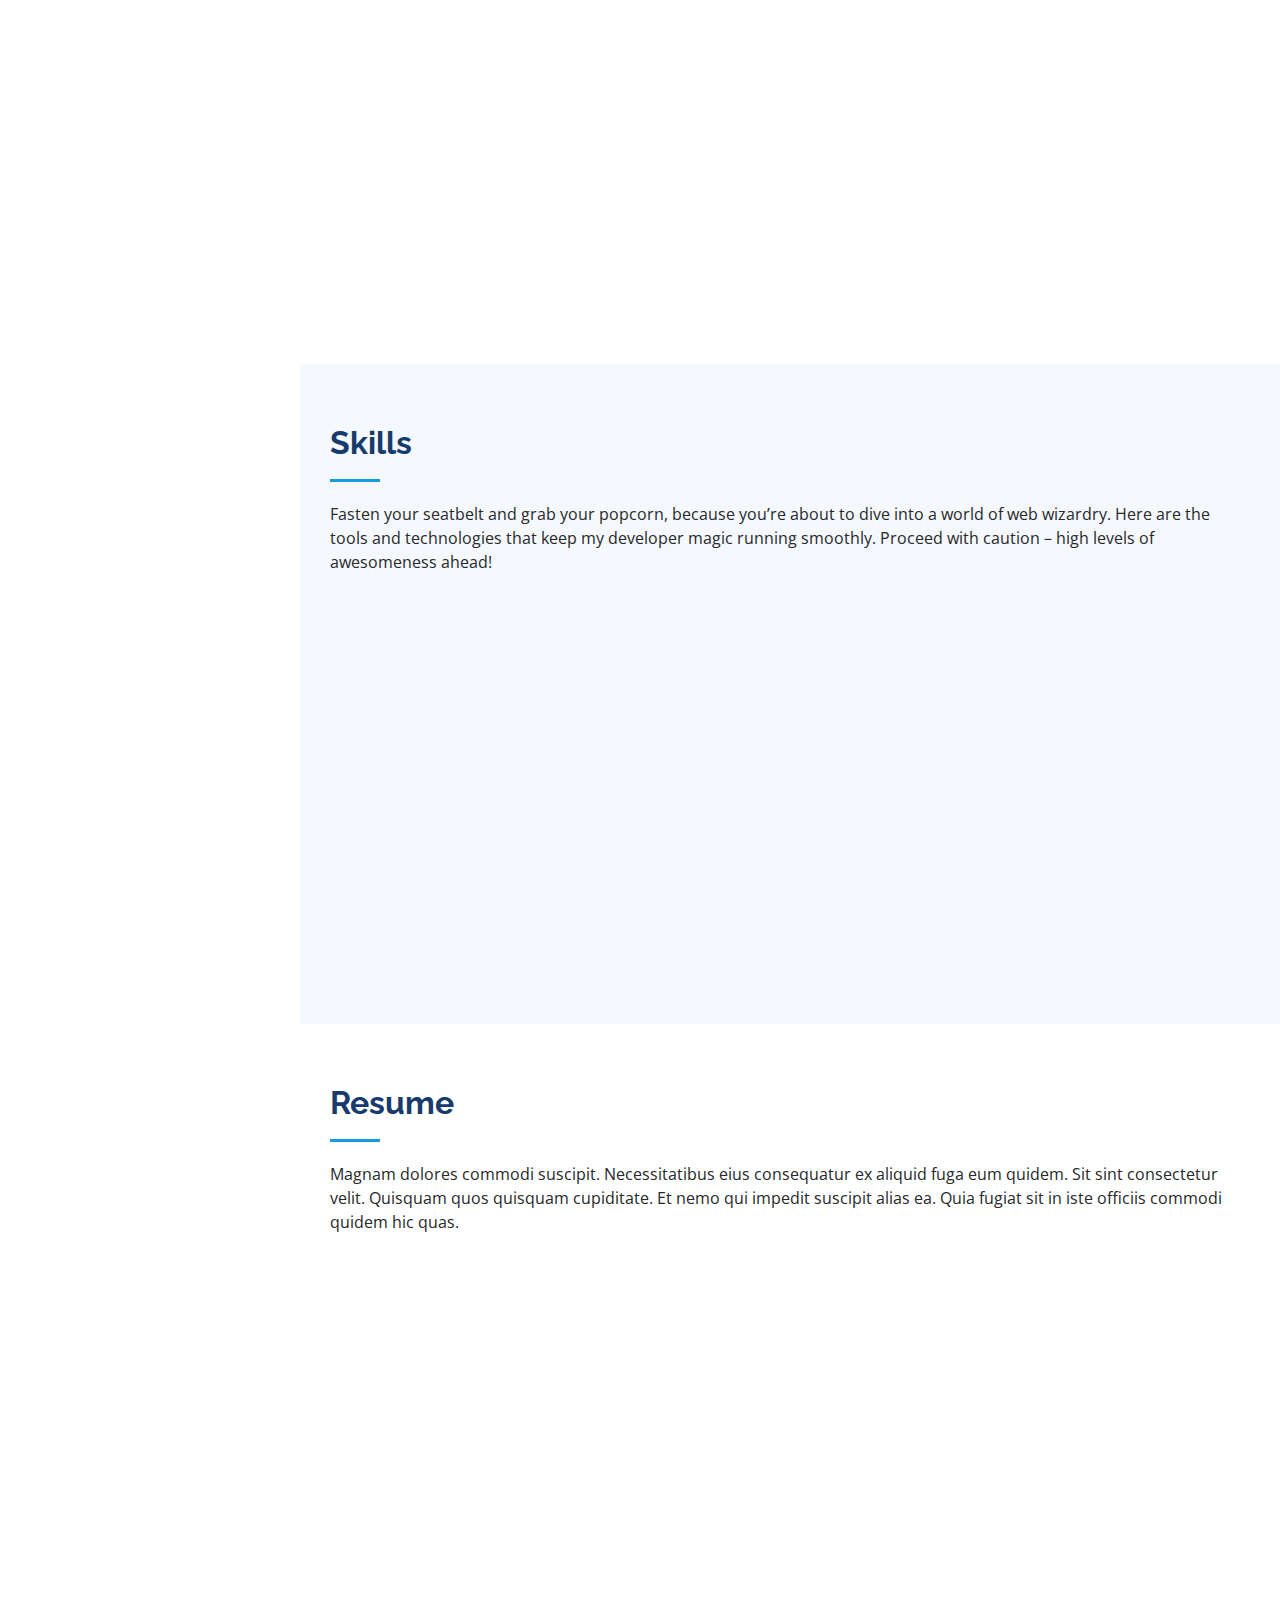
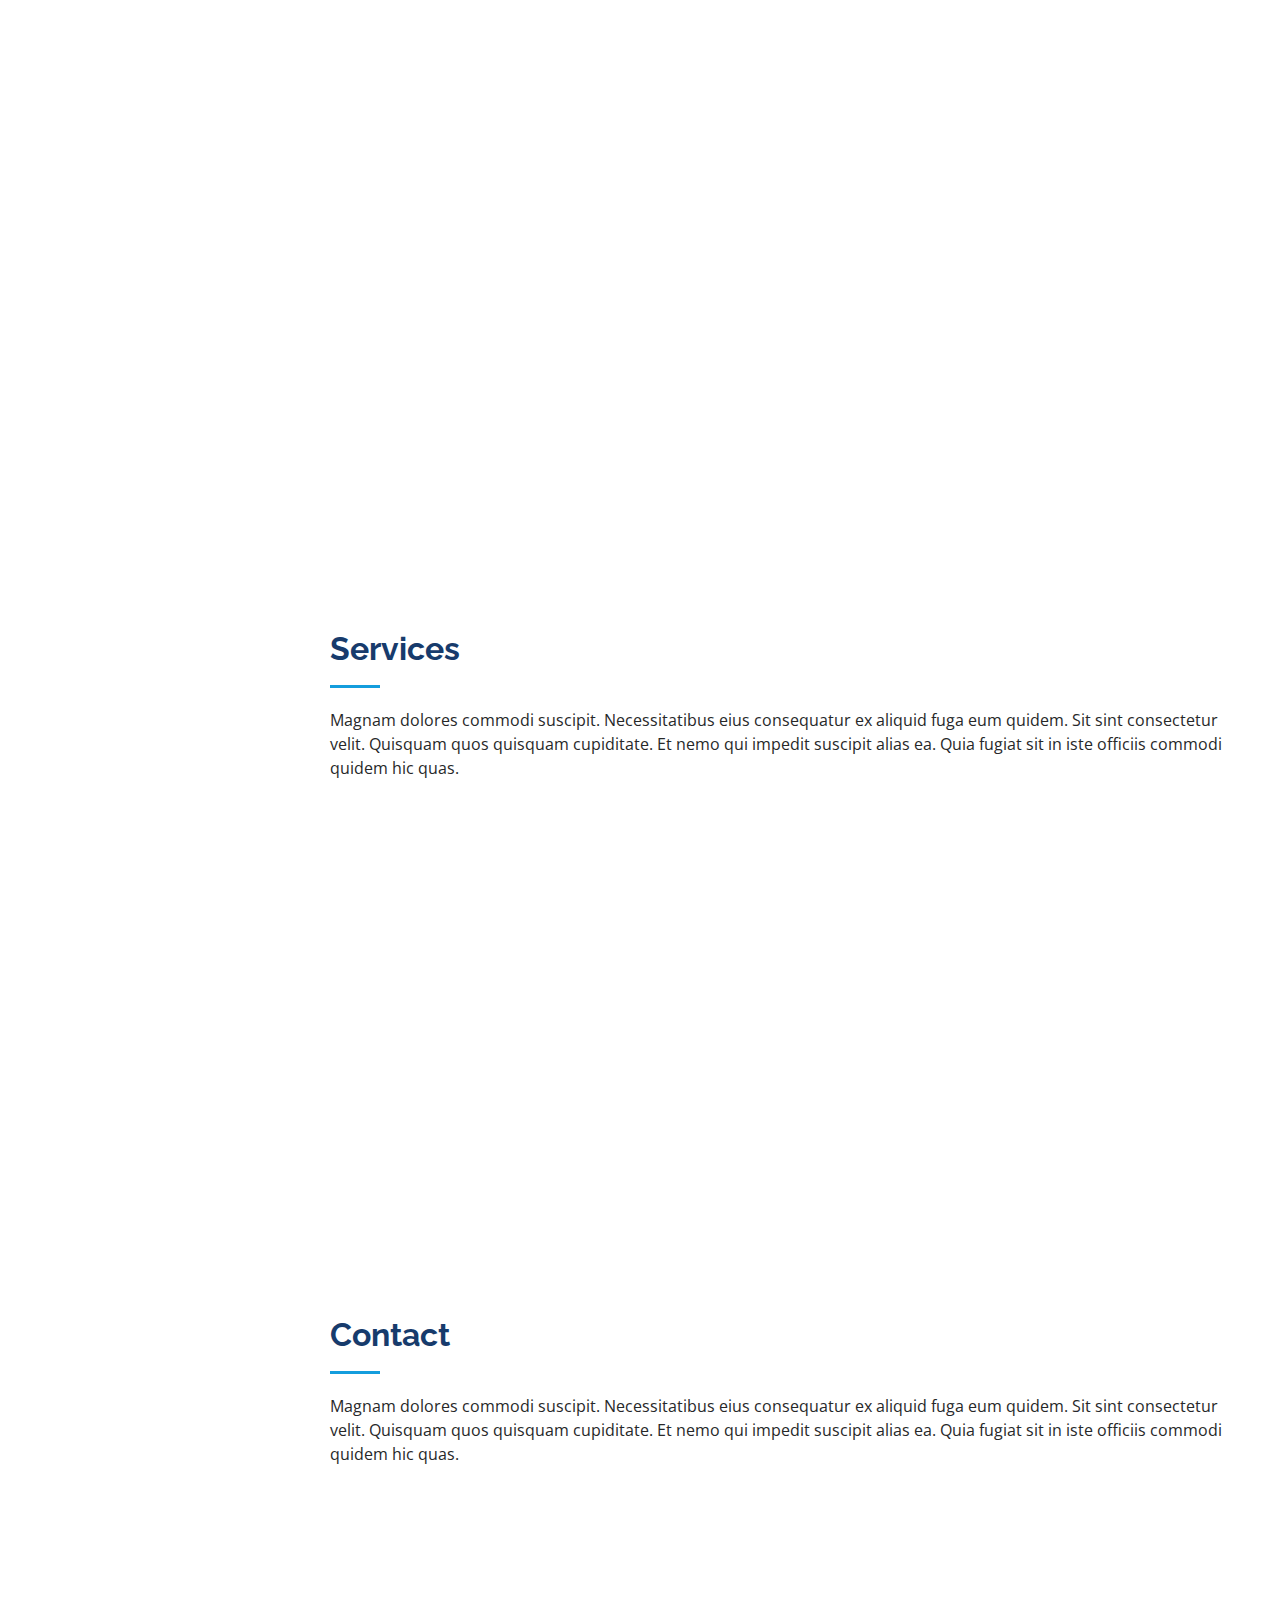
==== commit 59f2b6c0: "feat(skills): add the skills sections" ====
--- a/index.html
+++ b/index.html
@@ -184,6 +184,54 @@
           <div class="col-lg-6" data-aos="fade-up">
 
             <div class="progress">
+              <span class="skill">Go <i class="val">75%</i> </span>
+              <div class="progress-bar-wrap">
+                <div class="progress-bar" role="progressbar" aria-valuenow="75" aria-valuemin="0" aria-valuemax="100"></div>
+              </div>
+            </div>
+
+            <div class="progress">
+              <span class="skill">C# <i class="val">40%</i></span>
+              <div class="progress-bar-wrap">
+                <div class="progress-bar" role="progressbar" aria-valuenow="40" aria-valuemin="0" aria-valuemax="100"></div>
+              </div>
+            </div>
+
+            <div class="progress">
+              <span class="skill">Sql <i class="val">100%</i></span>
+              <div class="progress-bar-wrap">
+                <div class="progress-bar" role="progressbar" aria-valuenow="100" aria-valuemin="0" aria-valuemax="100"></div>
+              </div>
+            </div>
+
+
+            <div class="progress">
+              <span class="skill">Dart <i class="val">55%</i></span>
+              <div class="progress-bar-wrap">
+                <div class="progress-bar" role="progressbar" aria-valuenow="55" aria-valuemin="0" aria-valuemax="100"></div>
+              </div>
+            </div>
+
+
+            <div class="progress">
+              <span class="skill">Flutter <i class="val">60%</i></span>
+              <div class="progress-bar-wrap">
+                <div class="progress-bar" role="progressbar" aria-valuenow="60" aria-valuemin="0" aria-valuemax="100"></div>
+              </div>
+            </div>
+
+            <div class="progress">
+              <span class="skill">Version Control <i class="val">100%</i></span>
+              <div class="progress-bar-wrap">
+                <div class="progress-bar" role="progressbar" aria-valuenow="100" aria-valuemin="0" aria-valuemax="100"></div>
+              </div>
+            </div>
+
+          </div>
+
+          <div class="col-lg-6" data-aos="fade-up" data-aos-delay="100">
+
+            <div class="progress">
               <span class="skill">HTML <i class="val">100%</i></span>
               <div class="progress-bar-wrap">
                 <div class="progress-bar" role="progressbar" aria-valuenow="100" aria-valuemin="0" aria-valuemax="100"></div>
@@ -191,43 +239,34 @@
             </div>
 
             <div class="progress">
-              <span class="skill">CSS <i class="val">90%</i></span>
+              <span class="skill">CSS <i class="val">100%</i></span>
+              <div class="progress-bar-wrap">
+                <div class="progress-bar" role="progressbar" aria-valuenow="100" aria-valuemin="0" aria-valuemax="100"></div>
+              </div>
+            </div>
+
+            <div class="progress">
+              <span class="skill">TypeScript <i class="val">90%</i></span>
               <div class="progress-bar-wrap">
                 <div class="progress-bar" role="progressbar" aria-valuenow="90" aria-valuemin="0" aria-valuemax="100"></div>
               </div>
             </div>
 
-            <div class="progress">
-              <span class="skill">JavaScript <i class="val">75%</i></span>
-              <div class="progress-bar-wrap">
-                <div class="progress-bar" role="progressbar" aria-valuenow="75" aria-valuemin="0" aria-valuemax="100"></div>
-              </div>
-            </div>
-
-          </div>
-
-          <div class="col-lg-6" data-aos="fade-up" data-aos-delay="100">
-
-            <div class="progress">
-              <span class="skill">PHP <i class="val">80%</i></span>
-              <div class="progress-bar-wrap">
-                <div class="progress-bar" role="progressbar" aria-valuenow="80" aria-valuemin="0" aria-valuemax="100"></div>
-              </div>
-            </div>
-
-            <div class="progress">
-              <span class="skill">WordPress/CMS <i class="val">90%</i></span>
+
+            <div class="progress">
+              <span class="skill">React js/ts <i class="val">90%</i></span>
               <div class="progress-bar-wrap">
                 <div class="progress-bar" role="progressbar" aria-valuenow="90" aria-valuemin="0" aria-valuemax="100"></div>
               </div>
             </div>
 
             <div class="progress">
-              <span class="skill">Photoshop <i class="val">55%</i></span>
-              <div class="progress-bar-wrap">
-                <div class="progress-bar" role="progressbar" aria-valuenow="55" aria-valuemin="0" aria-valuemax="100"></div>
-              </div>
-            </div>
+              <span class="skill">WordPress <i class="val">90%</i></span>
+              <div class="progress-bar-wrap">
+                <div class="progress-bar" role="progressbar" aria-valuenow="90" aria-valuemin="0" aria-valuemax="100"></div>
+              </div>
+            </div>
+
 
           </div>
 
--- a/assets/css/style.css
+++ b/assets/css/style.css
@@ -1,11 +1,3 @@
-/**
-* Template Name: iPortfolio
-* Template URL: https://bootstrapmade.com/iportfolio-bootstrap-portfolio-websites-template/
-* Updated: Mar 17 2024 with Bootstrap v5.3.3
-* Author: BootstrapMade.com
-* License: https://bootstrapmade.com/license/
-*/
-
 /*--------------------------------------------------------------
 # General
 --------------------------------------------------------------*/
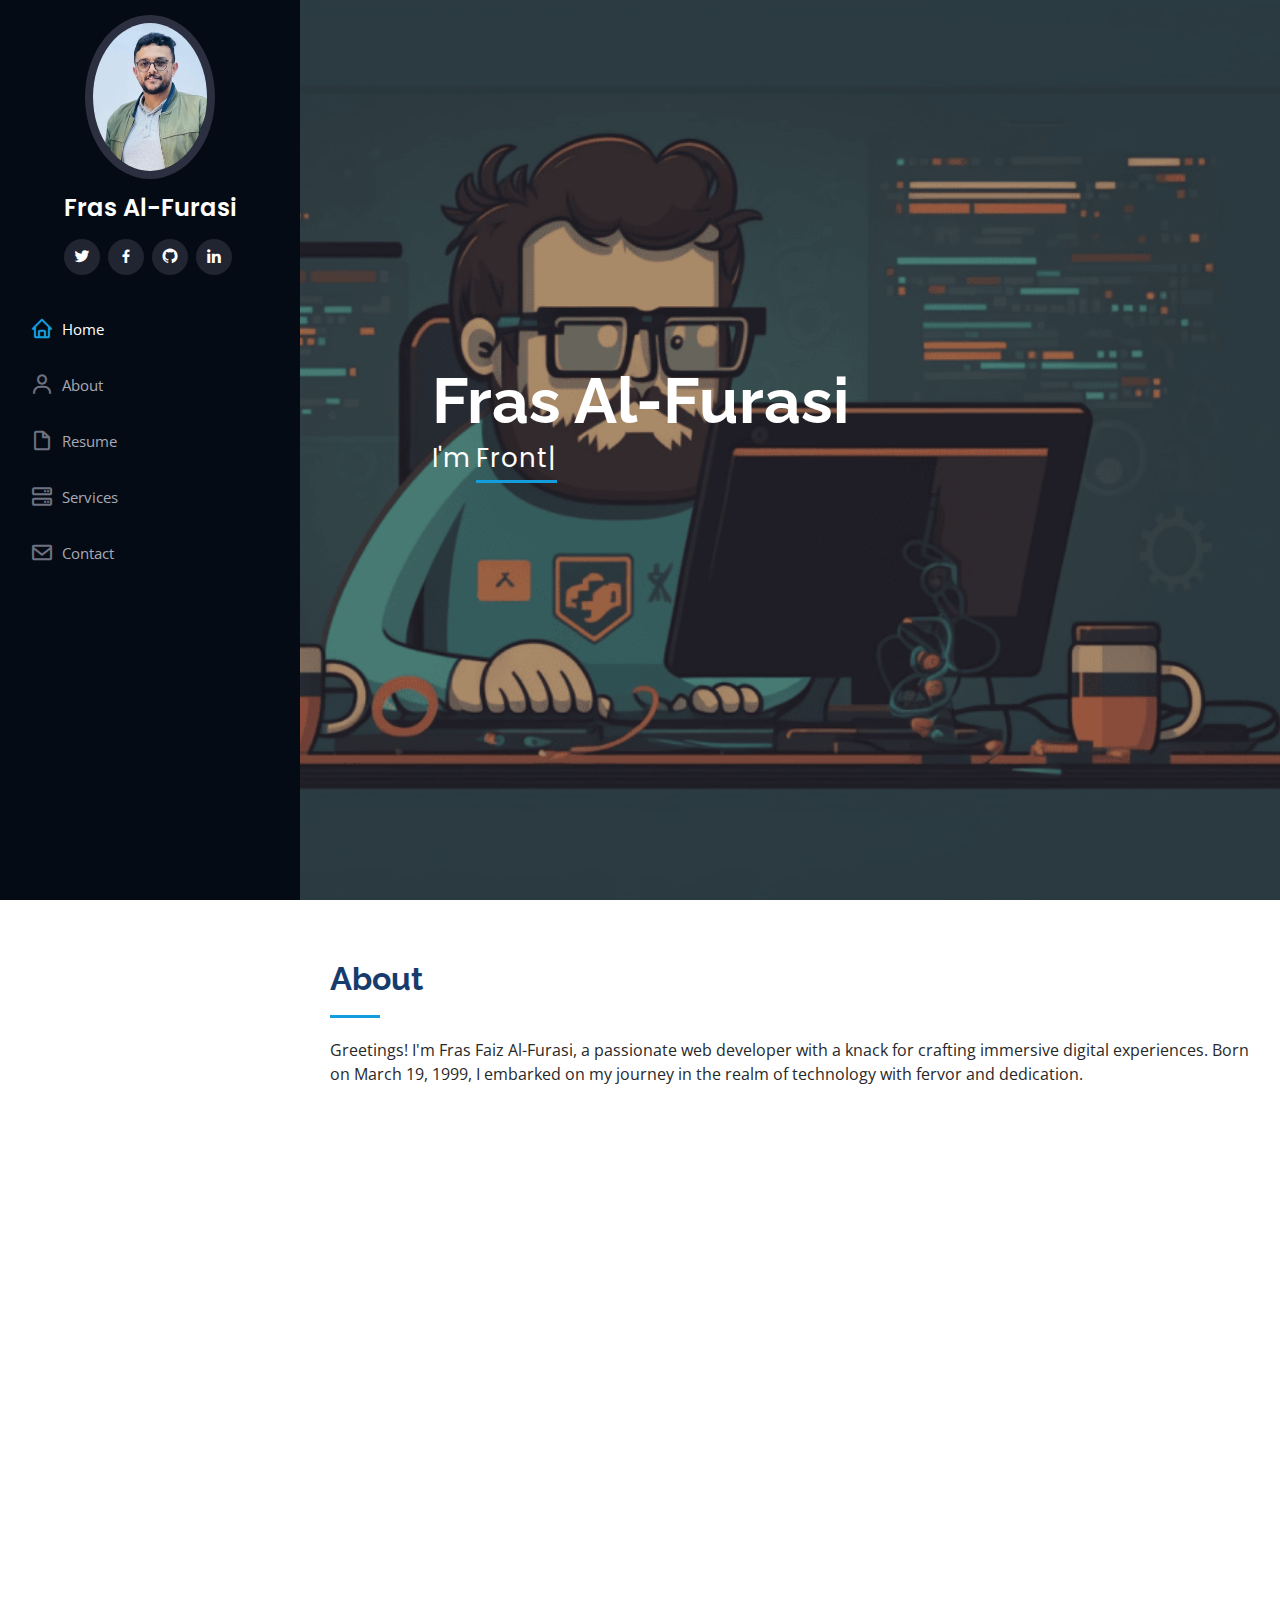
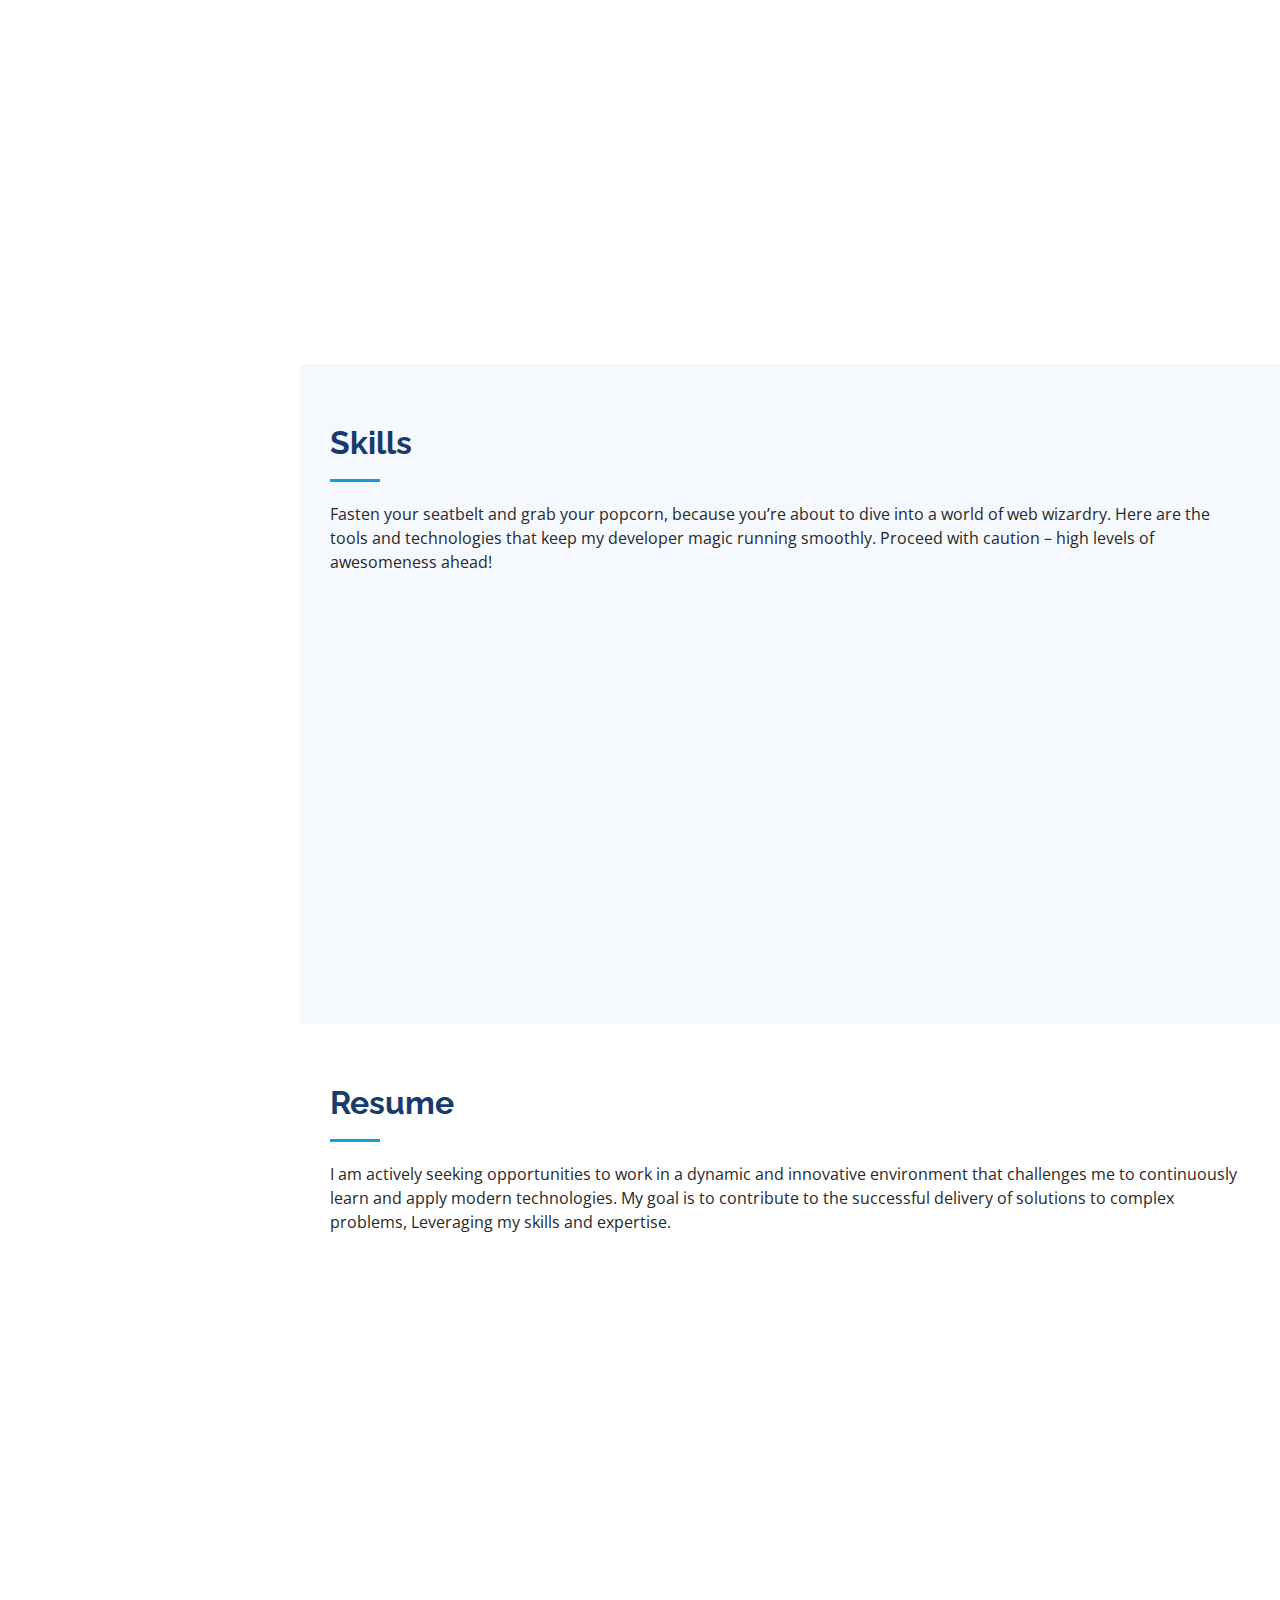
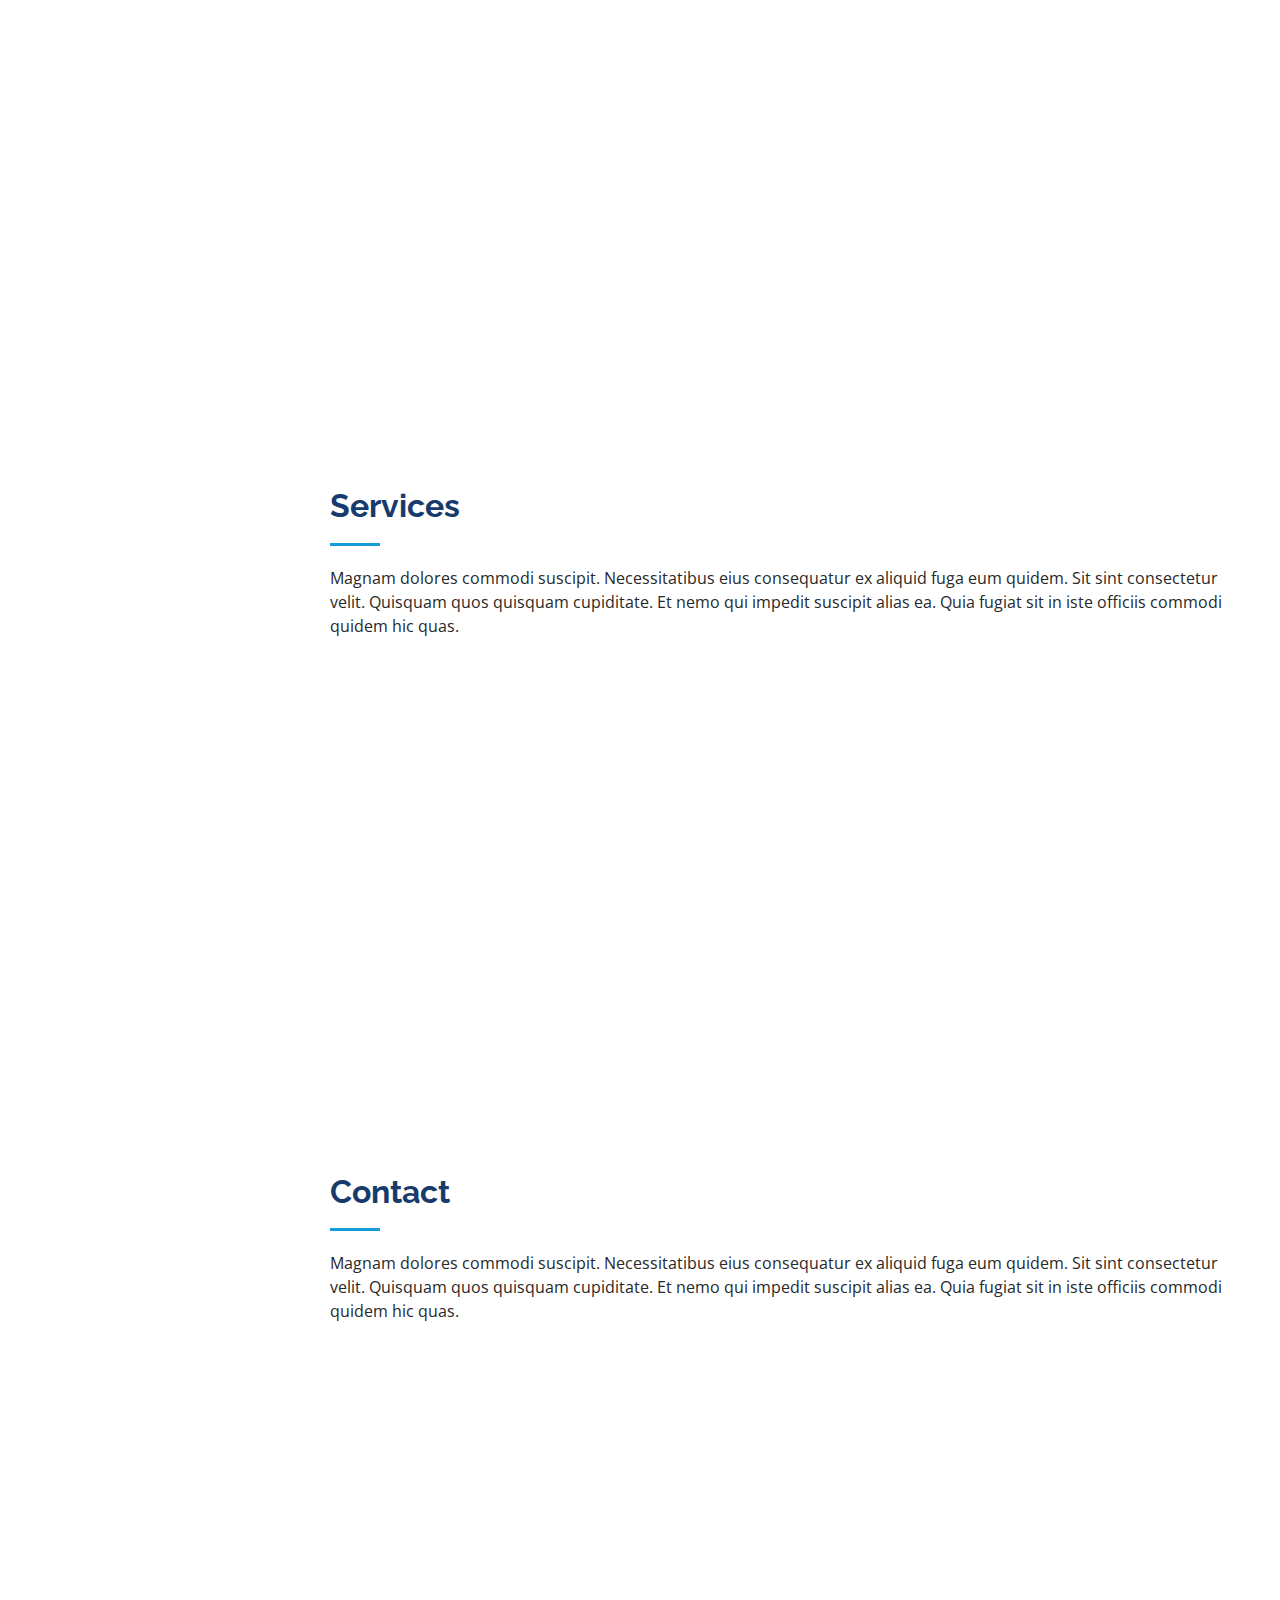
==== commit b0092d6c: "feat(Resume): add resume section" ====
--- a/index.html
+++ b/index.html
@@ -281,60 +281,65 @@
 
         <div class="section-title">
           <h2>Resume</h2>
-          <p>Magnam dolores commodi suscipit. Necessitatibus eius consequatur ex aliquid fuga eum quidem. Sit sint consectetur velit. Quisquam quos quisquam cupiditate. Et nemo qui impedit suscipit alias ea. Quia fugiat sit in iste officiis commodi quidem hic quas.</p>
+          <p>I am actively seeking opportunities to work in a dynamic and innovative environment that challenges me to continuously learn and apply modern technologies. My goal is to contribute to the successful delivery of solutions to complex problems, Leveraging my skills and expertise.</p>
         </div>
 
         <div class="row">
           <div class="col-lg-6" data-aos="fade-up">
             <h3 class="resume-title">Sumary</h3>
             <div class="resume-item pb-0">
-              <h4>Alex Smith</h4>
-              <p><em>Innovative and deadline-driven Graphic Designer with 3+ years of experience designing and developing user-centered digital/print marketing material from initial concept to final, polished deliverable.</em></p>
+              <h4>Fras Al-Furasi</h4>
+              <p><em>I am a highly skilled intermediate Software Developer with expertise in vvarious technologies such as React js/ts, Vuejs, Flutter, and WordPress. I possess a solid understanding of software testing and maintenance, gained through medium-levelexperienve working with software systems. </em></p>
               <ul>
-                <li>Portland par 127,Orlando, FL</li>
-                <li>(123) 456-7891</li>
-                <li>alice.barkley@example.com</li>
+                <li>Sana'a Yemen</li>
+                <li>+967771474227</li>
+                <li>frasalfuracy@gmail.com</li>
               </ul>
             </div>
 
             <h3 class="resume-title">Education</h3>
             <div class="resume-item">
-              <h4>Master of Fine Arts &amp; Graphic Design</h4>
-              <h5>2015 - 2016</h5>
-              <p><em>Rochester Institute of Technology, Rochester, NY</em></p>
-              <p>Qui deserunt veniam. Et sed aliquam labore tempore sed quisquam iusto autem sit. Ea vero voluptatum qui ut dignissimos deleniti nerada porti sand markend</p>
+              <h4>Bachelor of Computer Science</h4>
+              <h5>2019 - 2022</h5>
+              <p><em>Sana'a University, Sana'a-Yemen</em></p>
             </div>
             <div class="resume-item">
-              <h4>Bachelor of Fine Arts &amp; Graphic Design</h4>
-              <h5>2010 - 2014</h5>
-              <p><em>Rochester Institute of Technology, Rochester, NY</em></p>
-              <p>Quia nobis sequi est occaecati aut. Repudiandae et iusto quae reiciendis et quis Eius vel ratione eius unde vitae rerum voluptates asperiores voluptatem Earum molestiae consequatur neque etlon sader mart dila</p>
+              <h4>Online Course of E-Marketing</h4>
+              <h5>2022 - 2022</h5>
+              <p><em>KualaLumpur-Malasiya</em></p>
             </div>
           </div>
           <div class="col-lg-6" data-aos="fade-up" data-aos-delay="100">
             <h3 class="resume-title">Professional Experience</h3>
             <div class="resume-item">
-              <h4>Senior graphic design specialist</h4>
-              <h5>2019 - Present</h5>
-              <p><em>Experion, New York, NY </em></p>
+              <h4>Web Developer and HR </h4>
+              <h5>2021 - 2022</h5>
+              <p><em>ZTech, Sana'a-Yemen</em></p>
               <ul>
-                <li>Lead in the design, development, and implementation of the graphic, layout, and production communication materials</li>
-                <li>Delegate tasks to the 7 members of the design team and provide counsel on all aspects of the project. </li>
-                <li>Supervise the assessment of all graphic materials in order to ensure quality and accuracy of the design</li>
-                <li>Oversee the efficient use of production project budgets ranging from $2,000 - $25,000</li>
+                <li>Co-Founder</li>
+                <li>HR manager </li>
+                <li>Web Developer using React js and WordPress</li>
               </ul>
             </div>
             <div class="resume-item">
-              <h4>Graphic design specialist</h4>
-              <h5>2017 - 2018</h5>
-              <p><em>Stepping Stone Advertising, New York, NY</em></p>
+              <h4>WordPress Trainer</h4>
+              <h5>2021 - 2021</h5>
+              <p><em>YTY, Sana'a-Yemen</em></p>
               <ul>
-                <li>Developed numerous marketing programs (logos, brochures,infographics, presentations, and advertisements).</li>
-                <li>Managed up to 5 projects or tasks at a given time while under pressure</li>
-                <li>Recommended and consulted with clients on the most appropriate graphic design</li>
-                <li>Created 4+ design presentations and proposals a month for clients and account managers</li>
+                <li>Volunteered for training WordPress to not graduated student.</li>
               </ul>
             </div>
+
+            <div class="resume-item">
+              <h4>Web Developer</h4>
+              <h5>2022 - 2024</h5>
+              <p><em>DeepSafer, Sana'a-Yemen</em></p>
+              <ul>
+                <li>Golang Back-end developer</li>
+                <li>React js/ts Front-end develper</li>
+              </ul>
+            </div>
+
           </div>
         </div>
 
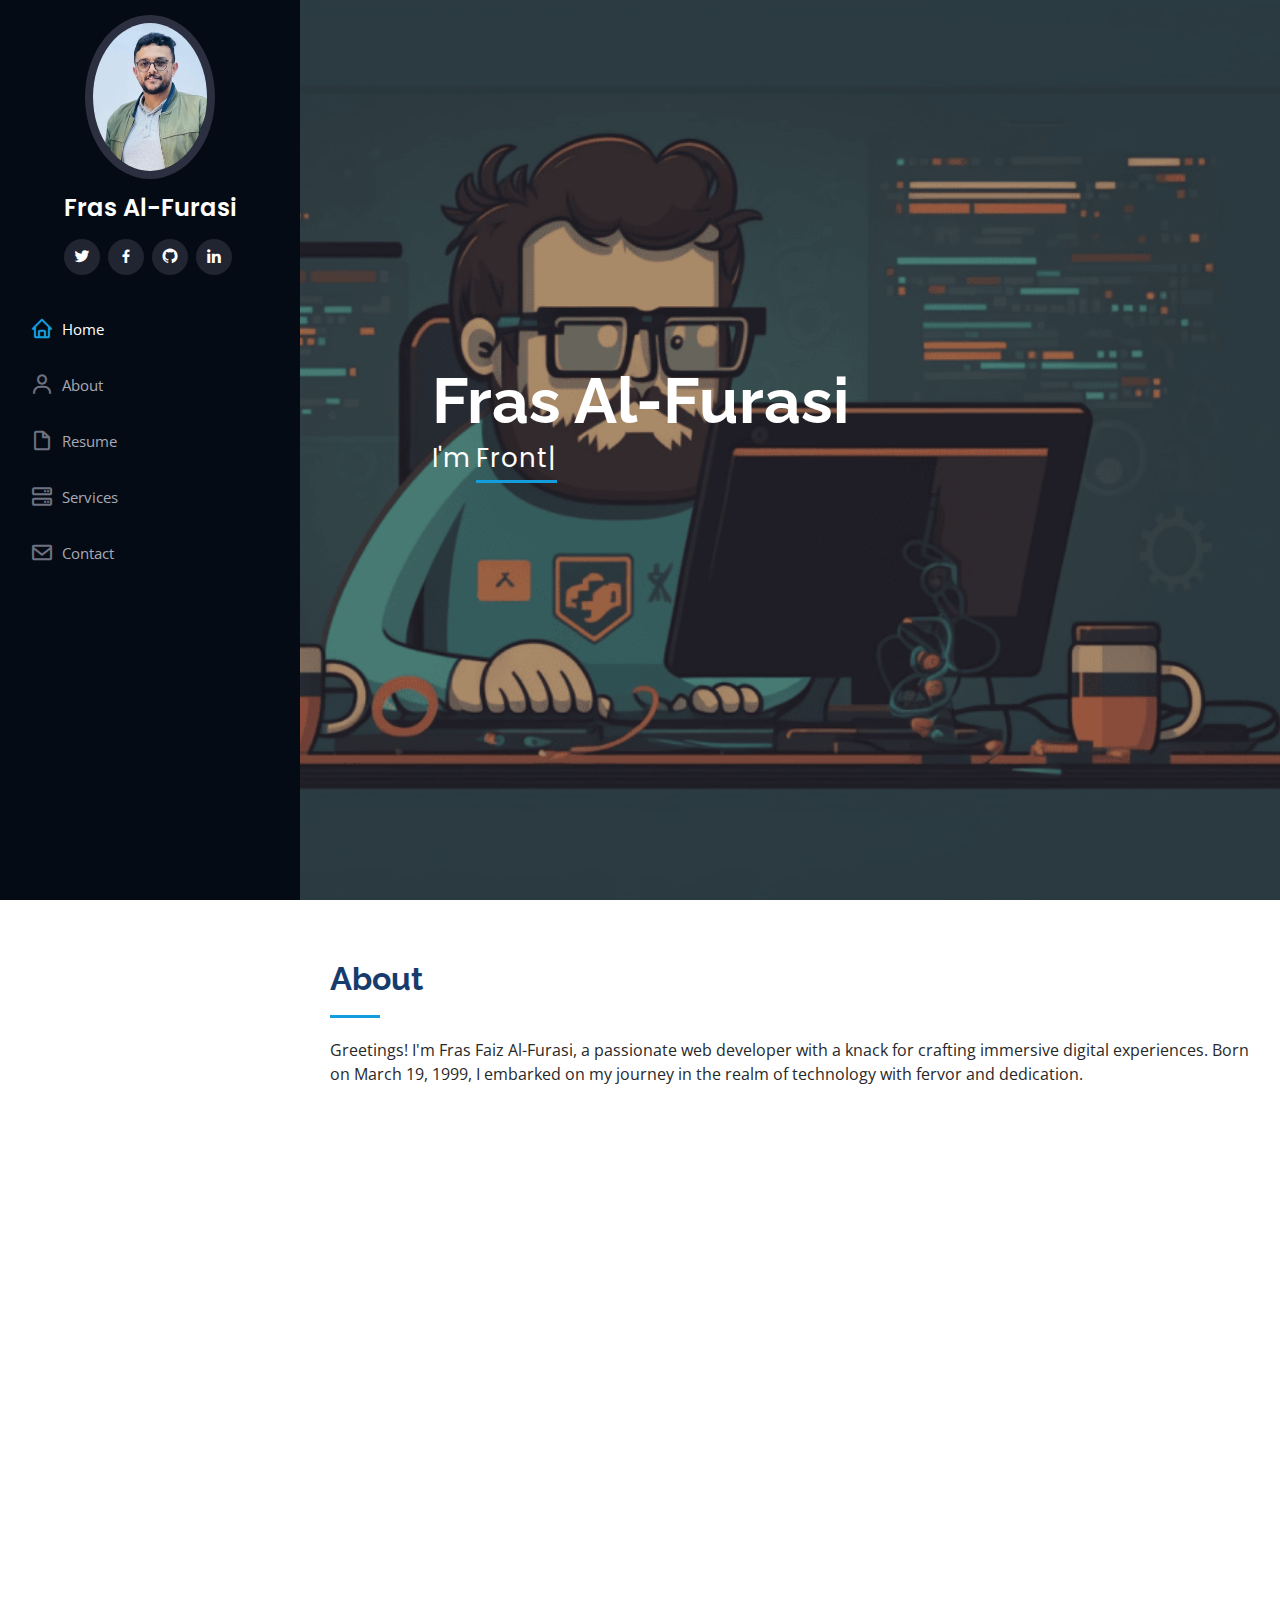
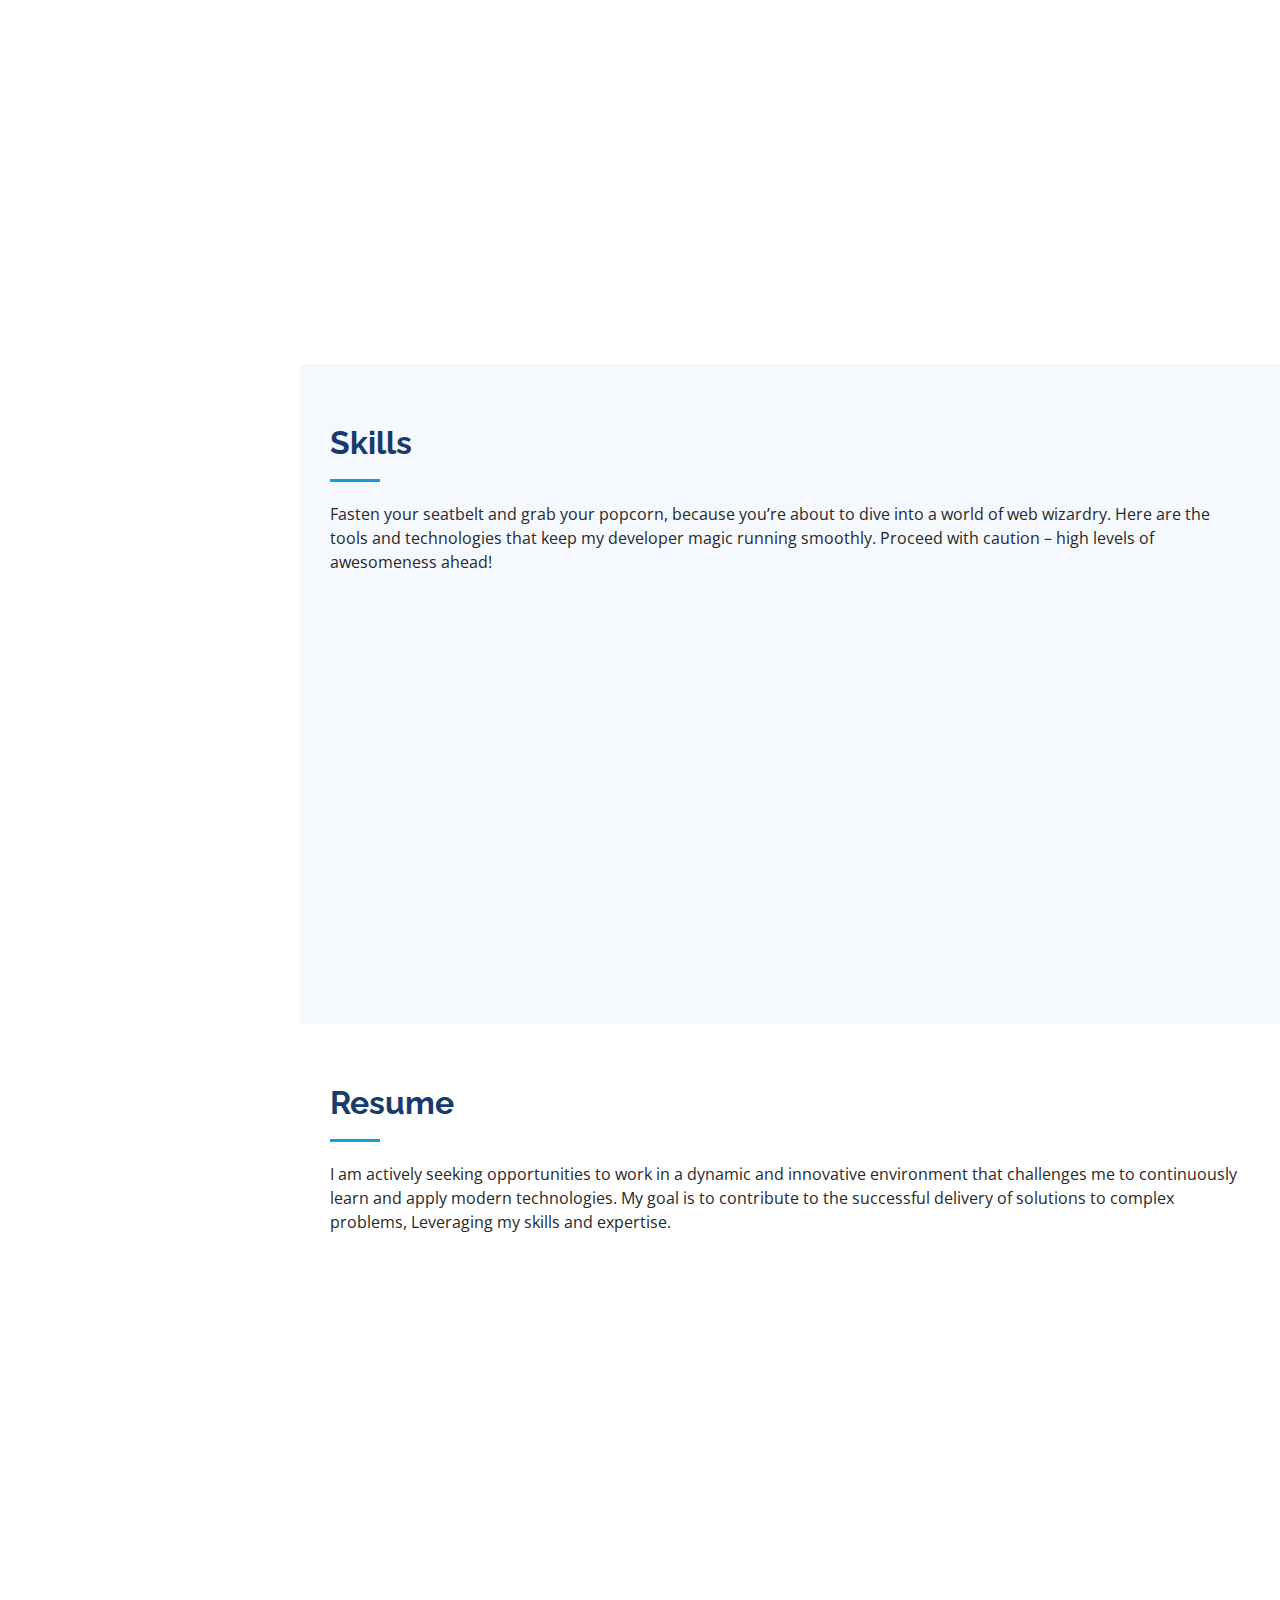
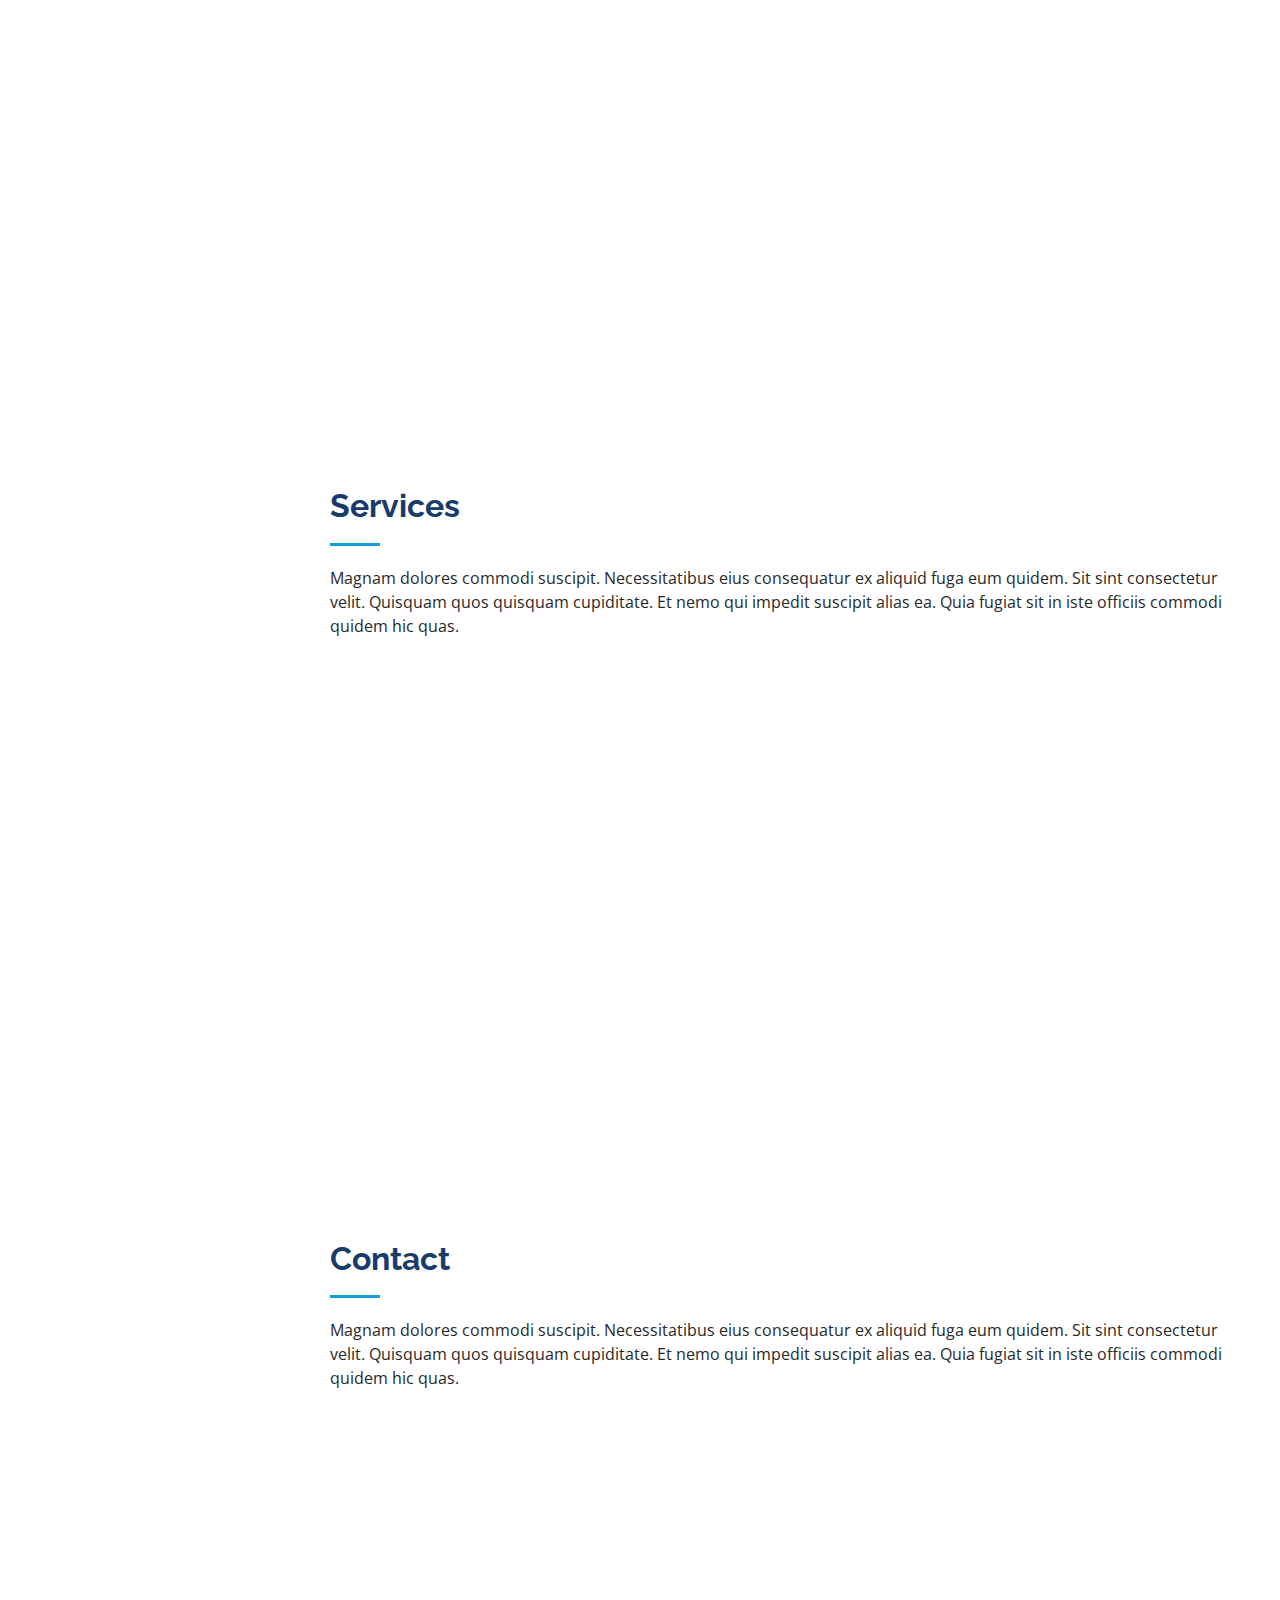
==== commit 51ad8373: "feat(Services): add the services seciton with the style" ====
--- a/index.html
+++ b/index.html
@@ -475,33 +475,33 @@
         <div class="row">
           <div class="col-lg-4 col-md-6 icon-box" data-aos="fade-up">
             <div class="icon"><i class="bi bi-briefcase"></i></div>
-            <h4 class="title"><a href="">Lorem Ipsum</a></h4>
-            <p class="description">Voluptatum deleniti atque corrupti quos dolores et quas molestias excepturi sint occaecati cupiditate non provident</p>
+            <h4 class="title">Custom Website Development</h4>
+            <p class="description">Tailored website solutions to meet your business needs, and I have expertise in HTML, CSS, JavaScript, and popular frameworks like React, Vue.js, or Astro.</p>
           </div>
           <div class="col-lg-4 col-md-6 icon-box" data-aos="fade-up" data-aos-delay="100">
             <div class="icon"><i class="bi bi-card-checklist"></i></div>
-            <h4 class="title"><a href="">Dolor Sitema</a></h4>
-            <p class="description">Minim veniam, quis nostrud exercitation ullamco laboris nisi ut aliquip ex ea commodo consequat tarad limino ata</p>
+            <h4 class="title">Responsive Design</h4>
+            <p class="description">Ensuring your website looks great and functions perfectly on all devices, from desktops to smartphones.</p>
           </div>
           <div class="col-lg-4 col-md-6 icon-box" data-aos="fade-up" data-aos-delay="200">
             <div class="icon"><i class="bi bi-bar-chart"></i></div>
-            <h4 class="title"><a href="">Sed ut perspiciatis</a></h4>
-            <p class="description">Duis aute irure dolor in reprehenderit in voluptate velit esse cillum dolore eu fugiat nulla pariatur</p>
+            <h4 class="title">Content Management Systems (CMS)</h4>
+            <p class="description">Implementation and customization of CMS platforms such as WordPress, Joomla, or Drupal to give you full control over your content.</p>
           </div>
           <div class="col-lg-4 col-md-6 icon-box" data-aos="fade-up" data-aos-delay="300">
             <div class="icon"><i class="bi bi-binoculars"></i></div>
-            <h4 class="title"><a href="">Magni Dolores</a></h4>
-            <p class="description">Excepteur sint occaecat cupidatat non proident, sunt in culpa qui officia deserunt mollit anim id est laborum</p>
+            <h4 class="title">Web Application Development</h4>
+            <p class="description">Building dynamic web applications with powerful back-end support using Node.js, Django, Ruby on Rails, or similar technologies.</p>
           </div>
           <div class="col-lg-4 col-md-6 icon-box" data-aos="fade-up" data-aos-delay="400">
             <div class="icon"><i class="bi bi-brightness-high"></i></div>
-            <h4 class="title"><a href="">Nemo Enim</a></h4>
-            <p class="description">At vero eos et accusamus et iusto odio dignissimos ducimus qui blanditiis praesentium voluptatum deleniti atque</p>
+            <h4 class="title">Performance Optimization</h4>
+            <p class="description">Enhancing website performance to ensure fast loading times and a smooth user experience.</p>
           </div>
           <div class="col-lg-4 col-md-6 icon-box" data-aos="fade-up" data-aos-delay="500">
             <div class="icon"><i class="bi bi-calendar4-week"></i></div>
-            <h4 class="title"><a href="">Eiusmod Tempor</a></h4>
-            <p class="description">Et harum quidem rerum facilis est et expedita distinctio. Nam libero tempore, cum soluta nobis est eligendi</p>
+            <h4 class="title">SEO Optimization</h4>
+            <p class="description">Improving your website’s search engine ranking through on-page and off-page SEO strategies.</p>
           </div>
         </div>
 
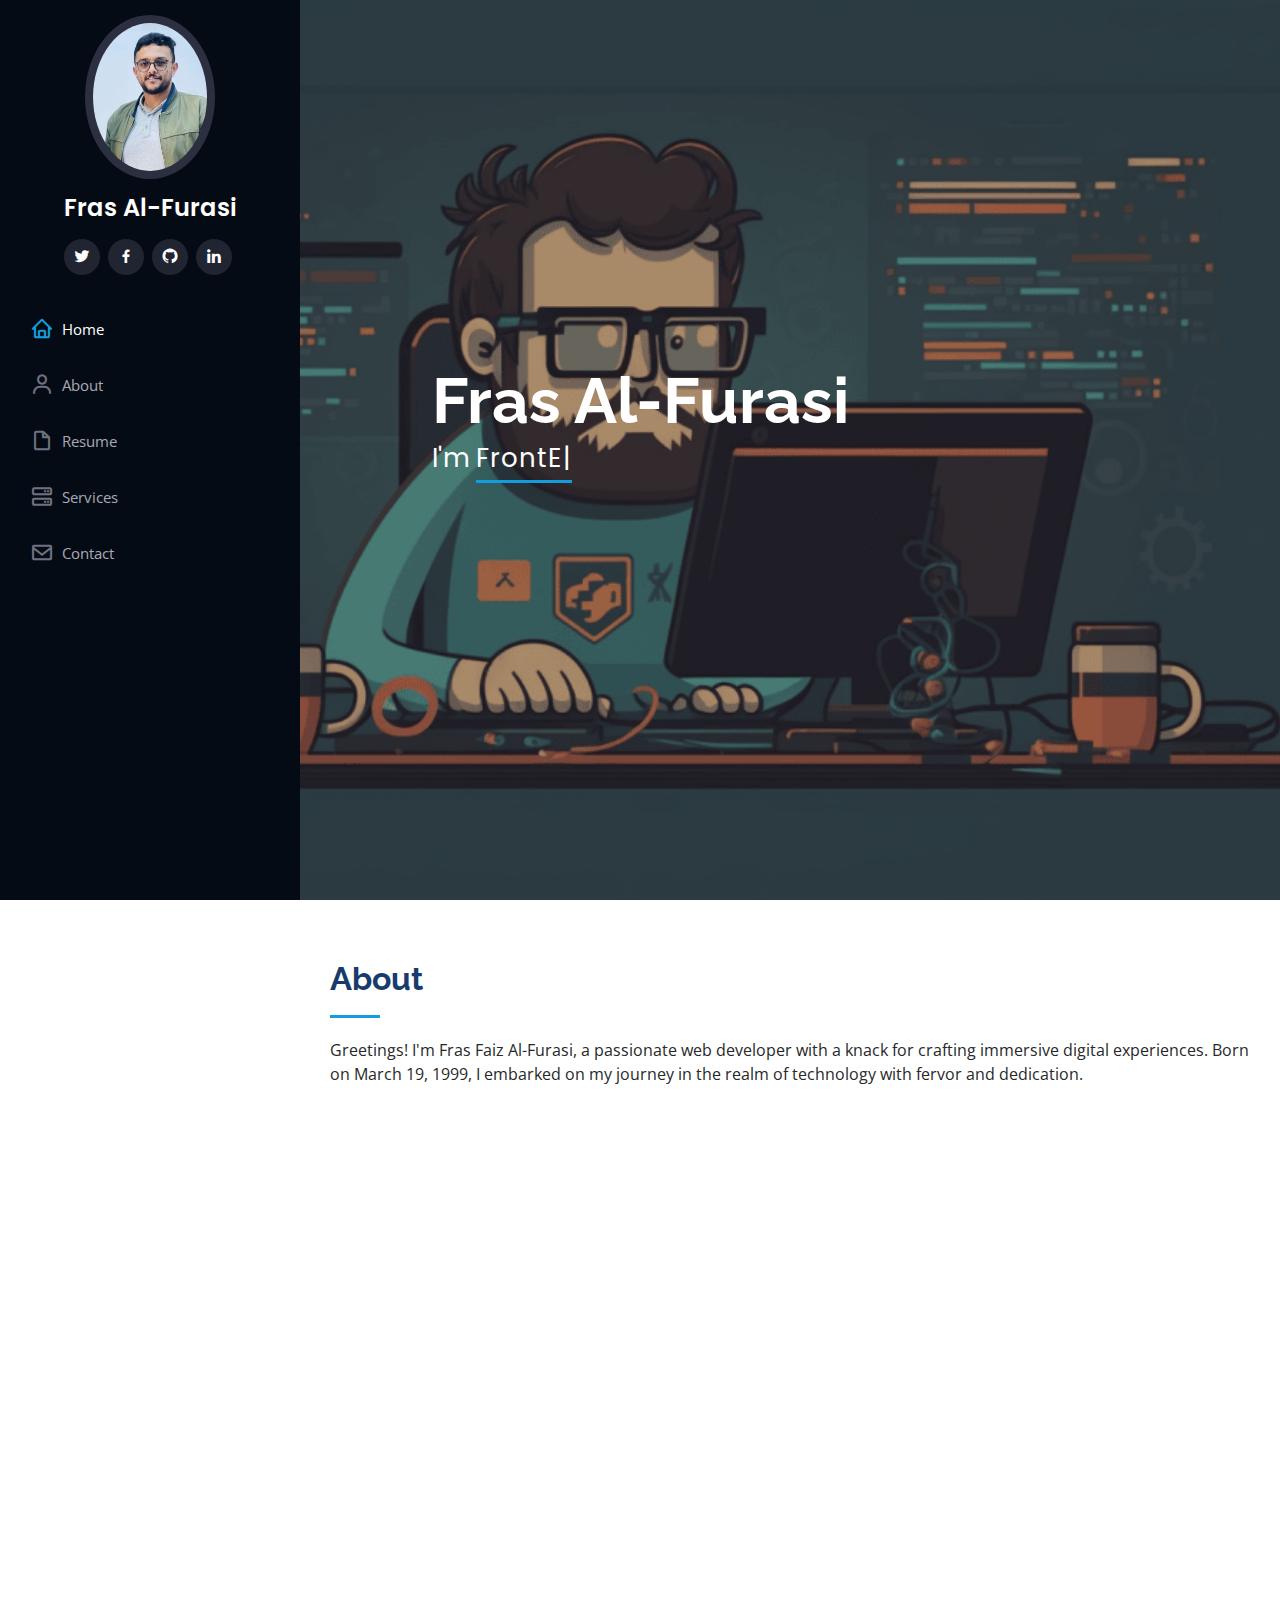
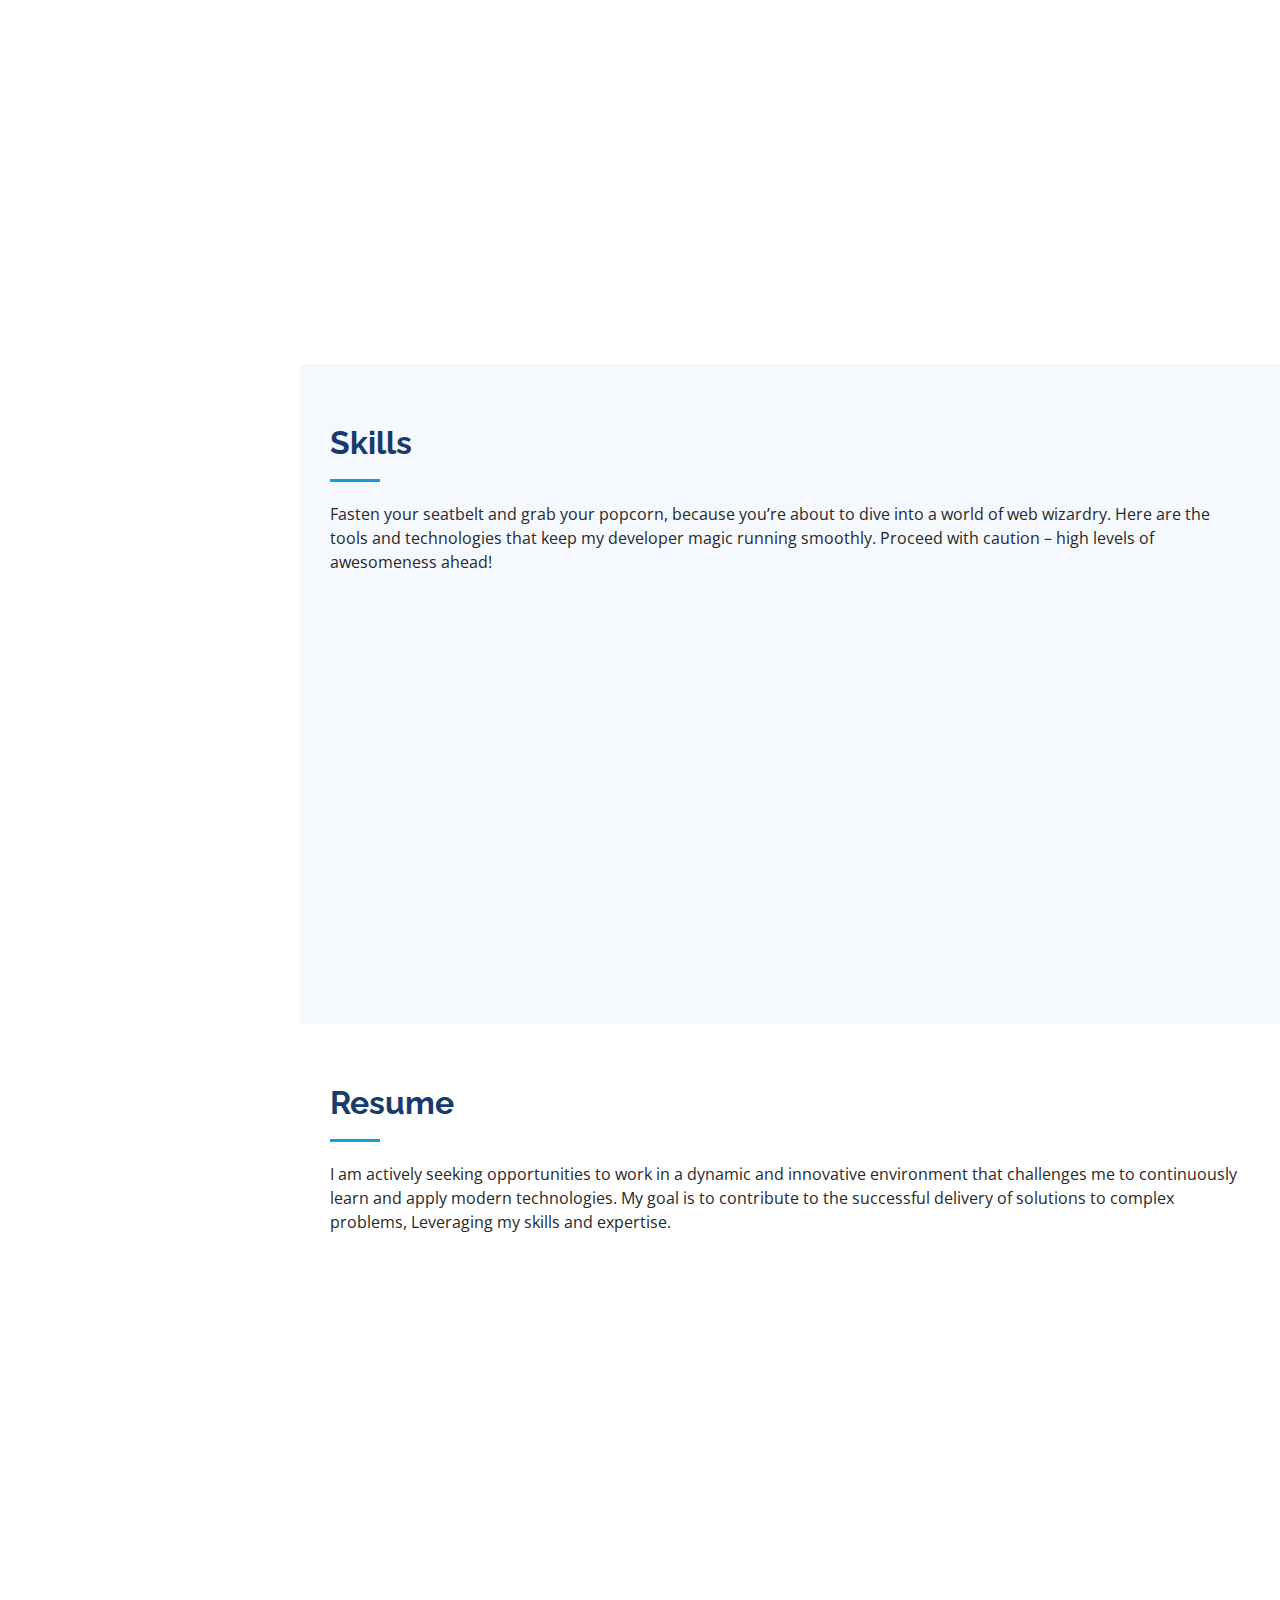
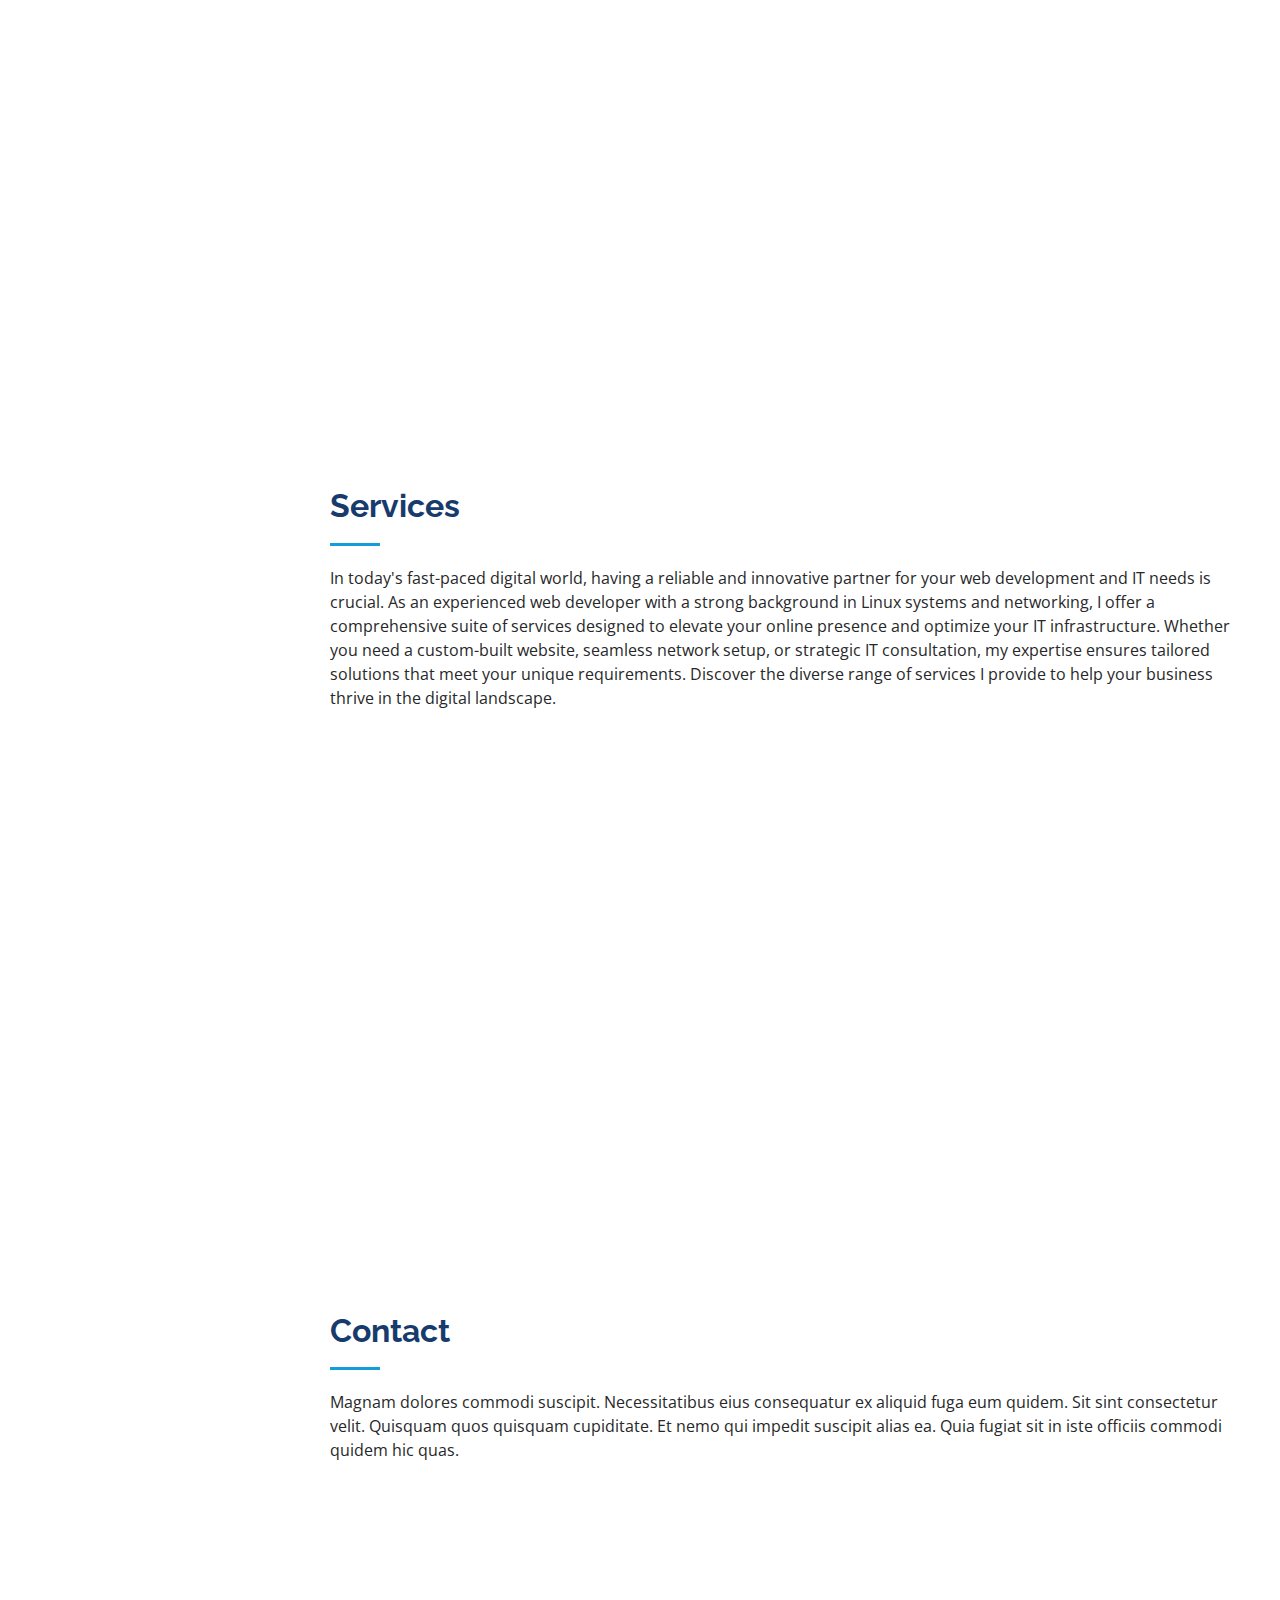
==== commit 596ed366: "feat(Contact): add contact me section with the logic and the design" ====
--- a/index.html
+++ b/index.html
@@ -469,7 +469,7 @@
 
         <div class="section-title">
           <h2>Services</h2>
-          <p>Magnam dolores commodi suscipit. Necessitatibus eius consequatur ex aliquid fuga eum quidem. Sit sint consectetur velit. Quisquam quos quisquam cupiditate. Et nemo qui impedit suscipit alias ea. Quia fugiat sit in iste officiis commodi quidem hic quas.</p>
+          <p>In today's fast-paced digital world, having a reliable and innovative partner for your web development and IT needs is crucial. As an experienced web developer with a strong background in Linux systems and networking, I offer a comprehensive suite of services designed to elevate your online presence and optimize your IT infrastructure. Whether you need a custom-built website, seamless network setup, or strategic IT consultation, my expertise ensures tailored solutions that meet your unique requirements. Discover the diverse range of services I provide to help your business thrive in the digital landscape.</p>
         </div>
 
         <div class="row">
@@ -608,22 +608,22 @@
               <div class="address">
                 <i class="bi bi-geo-alt"></i>
                 <h4>Location:</h4>
-                <p>A108 Adam Street, New York, NY 535022</p>
+                <p> Sana'a, Yemen </p>
               </div>
 
               <div class="email">
                 <i class="bi bi-envelope"></i>
                 <h4>Email:</h4>
-                <p>info@example.com</p>
+                <p>frasalfuracy@gmail.com</p>
               </div>
 
               <div class="phone">
                 <i class="bi bi-phone"></i>
                 <h4>Call:</h4>
-                <p>+1 5589 55488 55s</p>
-              </div>
-
-              <iframe src="https://www.google.com/maps/embed?pb=!1m14!1m8!1m3!1d12097.433213460943!2d-74.0062269!3d40.7101282!3m2!1i1024!2i768!4f13.1!3m3!1m2!1s0x0%3A0xb89d1fe6bc499443!2sDowntown+Conference+Center!5e0!3m2!1smk!2sbg!4v1539943755621" frameborder="0" style="border:0; width: 100%; height: 290px;" allowfullscreen></iframe>
+                <p>+967771474227</p>
+              </div>
+
+              <iframe src="https://www.google.com/maps/embed?pb=!1m14!1m12!1m3!1d1571.8269669591912!2d44.20469237525829!3d15.322196564975053!2m3!1f0!2f0!3f0!3m2!1i1024!2i768!4f13.1!5e0!3m2!1sen!2s!4v1716391260864!5m2!1sen!2s" frameborder="0" style="border:0; width: 100%; height: 290px;" allowfullscreen></iframe>
             </div>
 
           </div>
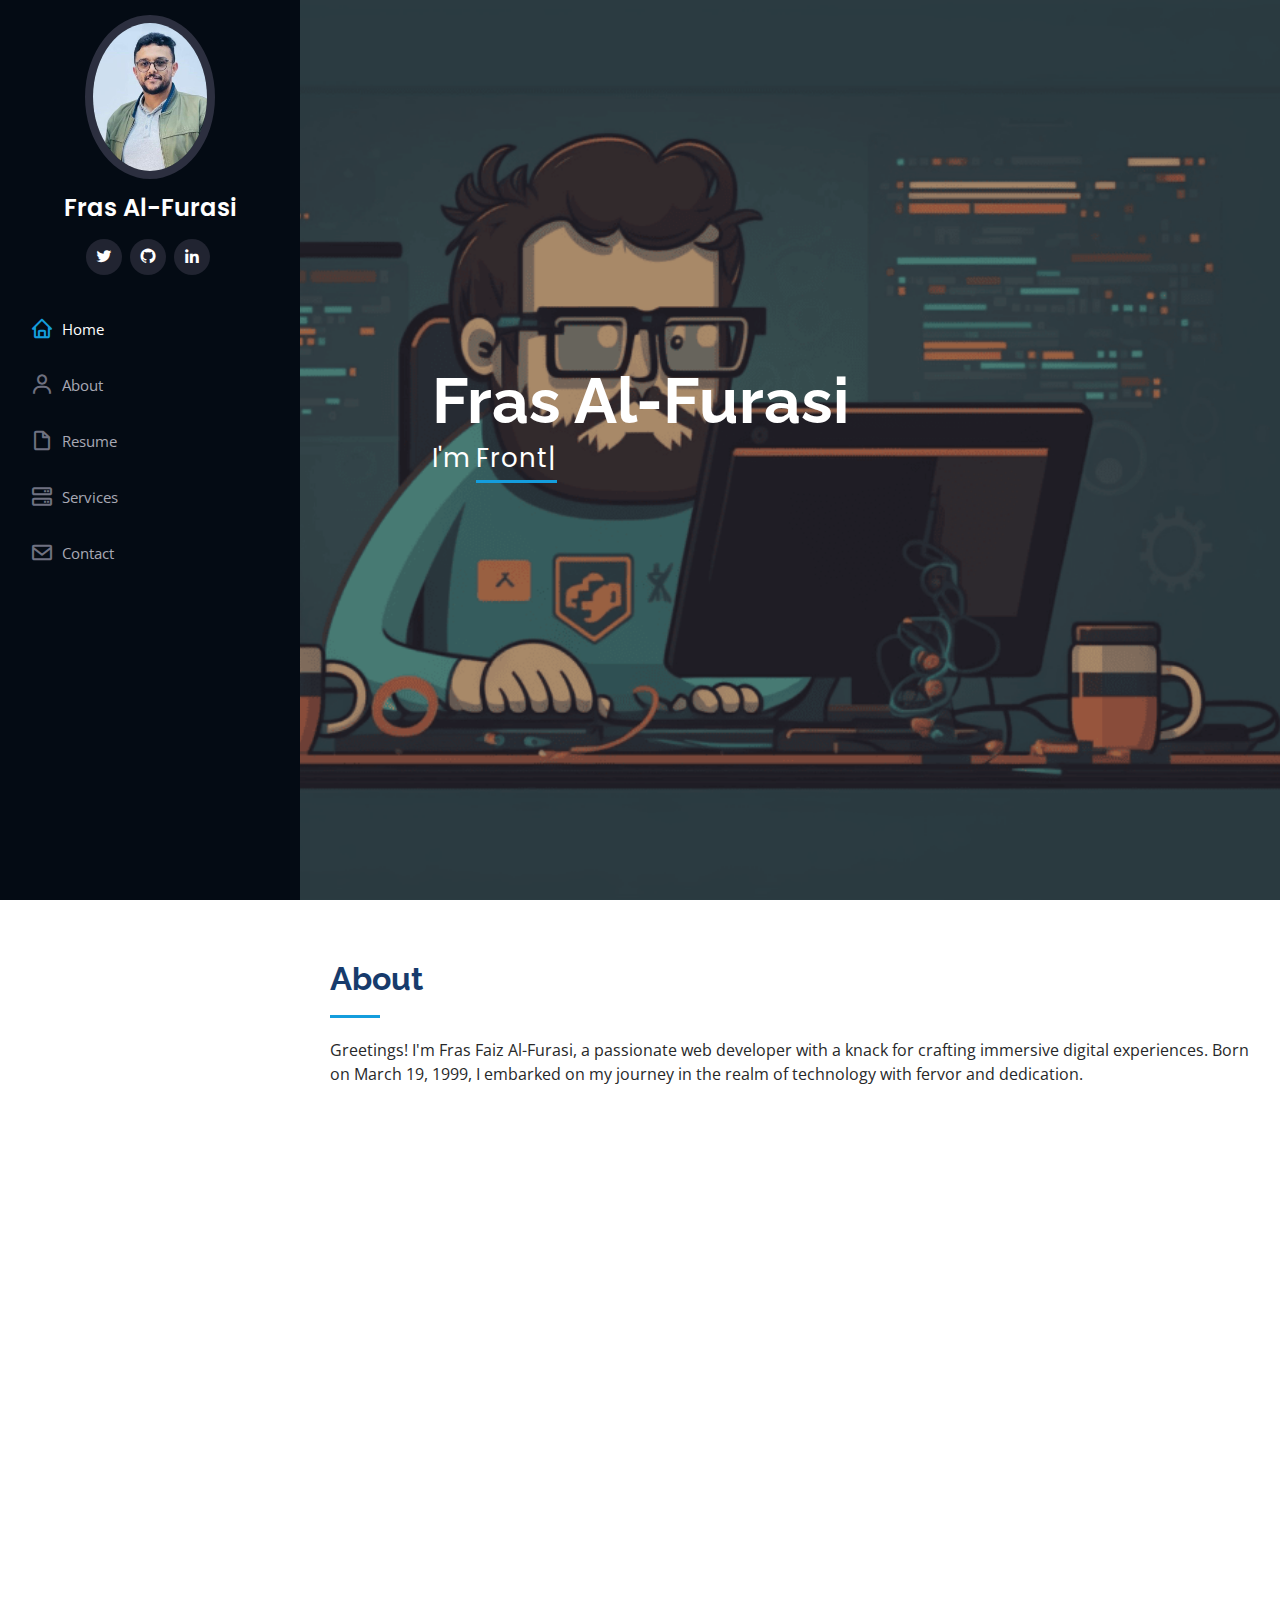
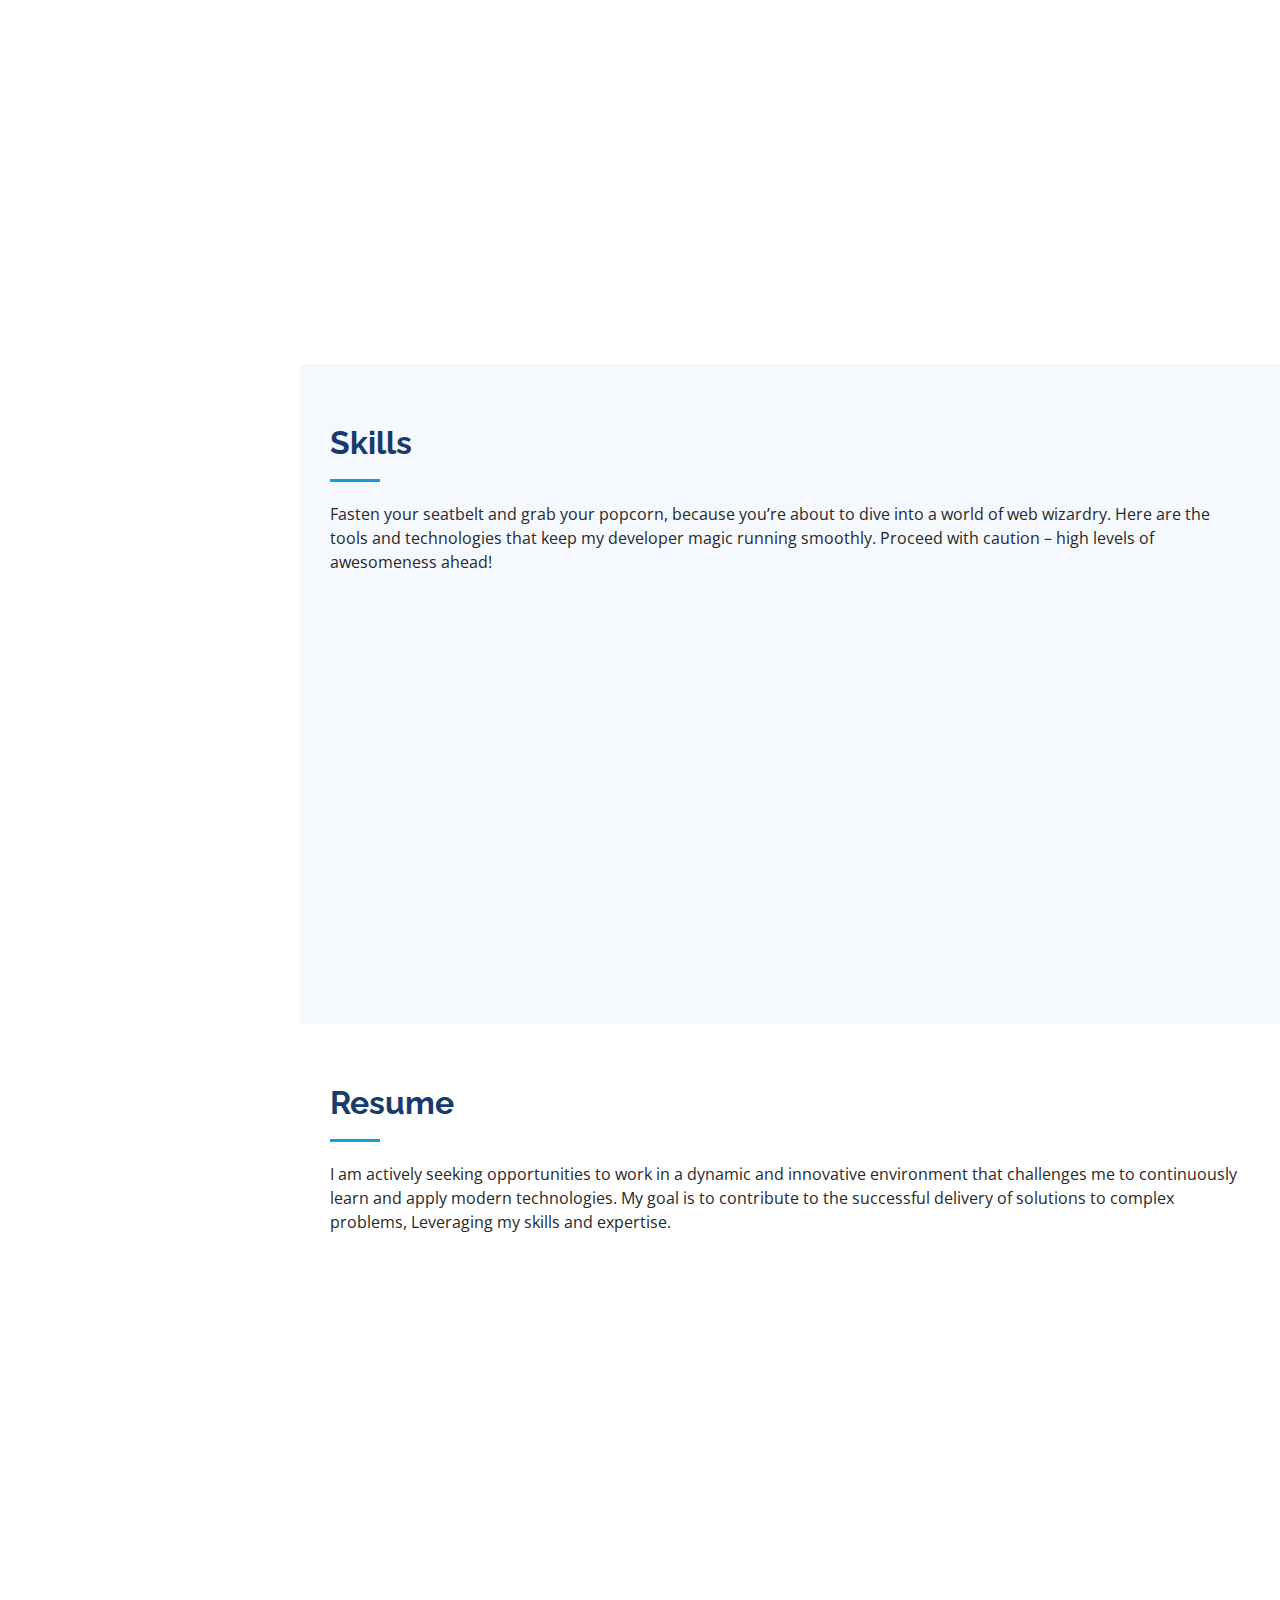
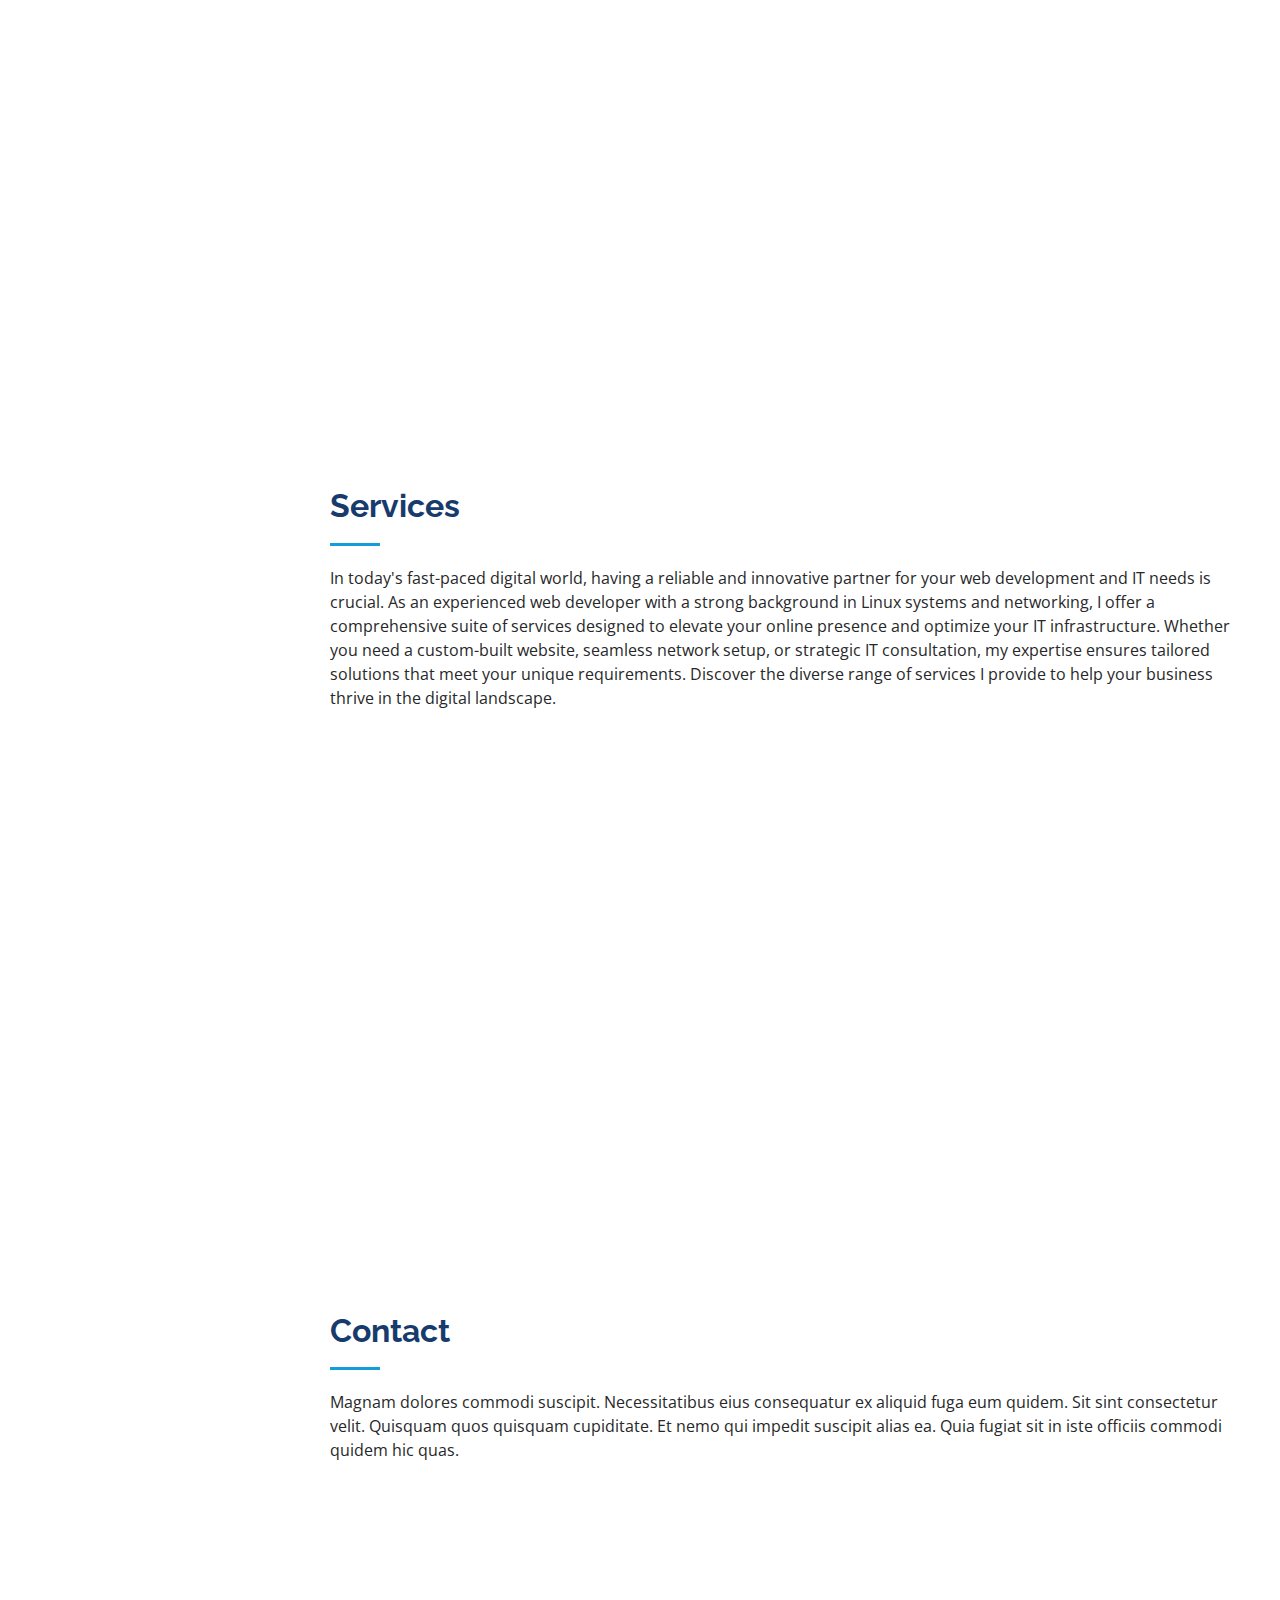
==== commit 6d2ac87f: "feat(Header): add icons and links in the header section" ====
--- a/index.html
+++ b/index.html
@@ -42,10 +42,10 @@
         <img src="assets/img/profileImg.jpg" alt="" class="img-fluid rounded-circle">
         <h1 class="text-light"><a href="index.html">Fras Al-Furasi</a></h1>
         <div class="social-links mt-3 text-center">
-          <a href="#" class="twitter"><i class="bx bxl-twitter"></i></a>
-          <a href="#" class="facebook"><i class="bx bxl-facebook"></i></a>
-          <a href="#" class="instagram"><i class="bx bxl-github"></i></a>
-          <a href="#" class="linkedin"><i class="bx bxl-linkedin"></i></a>
+          <a href="https://x.com/FRAS10777951" target="_blank" class="twitter"><i class="bx bxl-twitter"></i></a>
+          <!-- <a href="#" class="facebook"><i class="bx bxl-facebook"></i></a> -->
+          <a href="https://github.com/fras-alfurasy" target="_blank" class="github"><i class="bx bxl-github"></i></a>
+          <a href="https://www.linkedin.com/in/fras-al-furasi-44192a218/" target="_blank" class="linkedin"><i class="bx bxl-linkedin"></i></a>
         </div>
       </div>
 
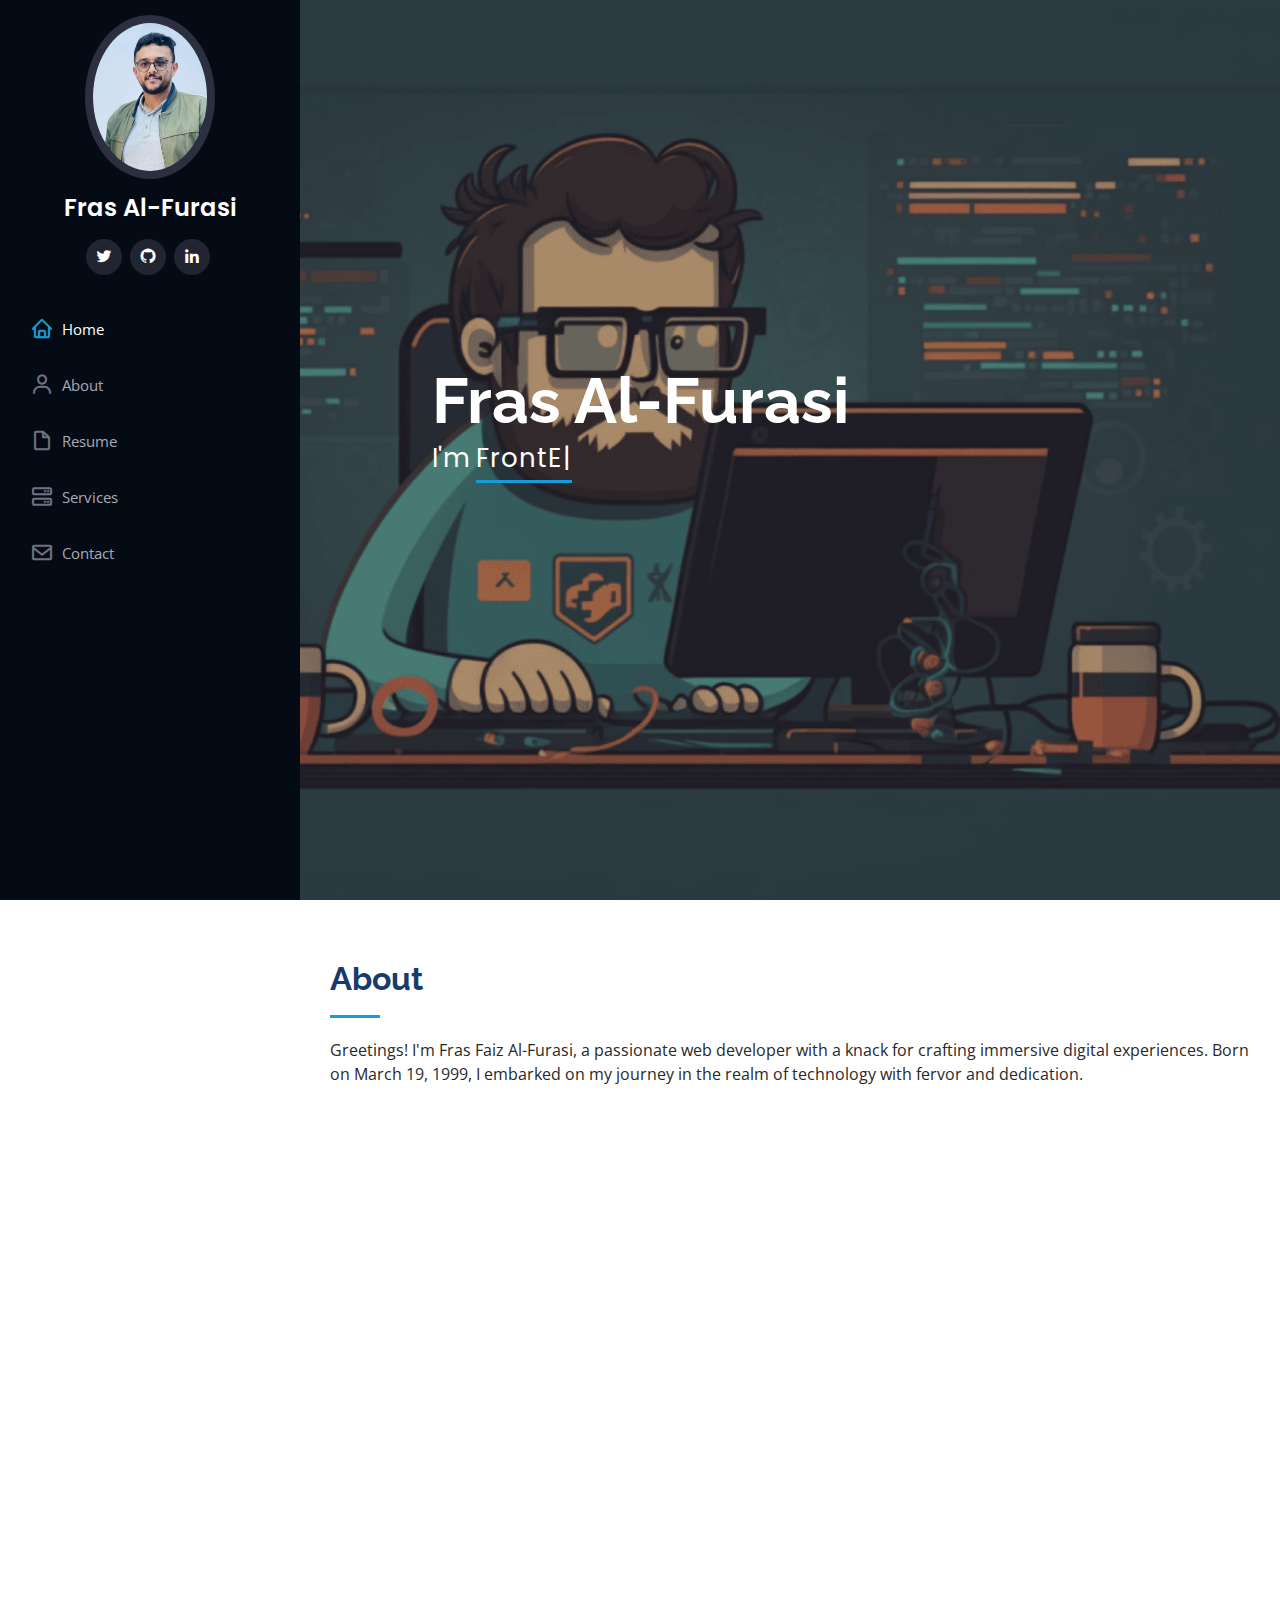
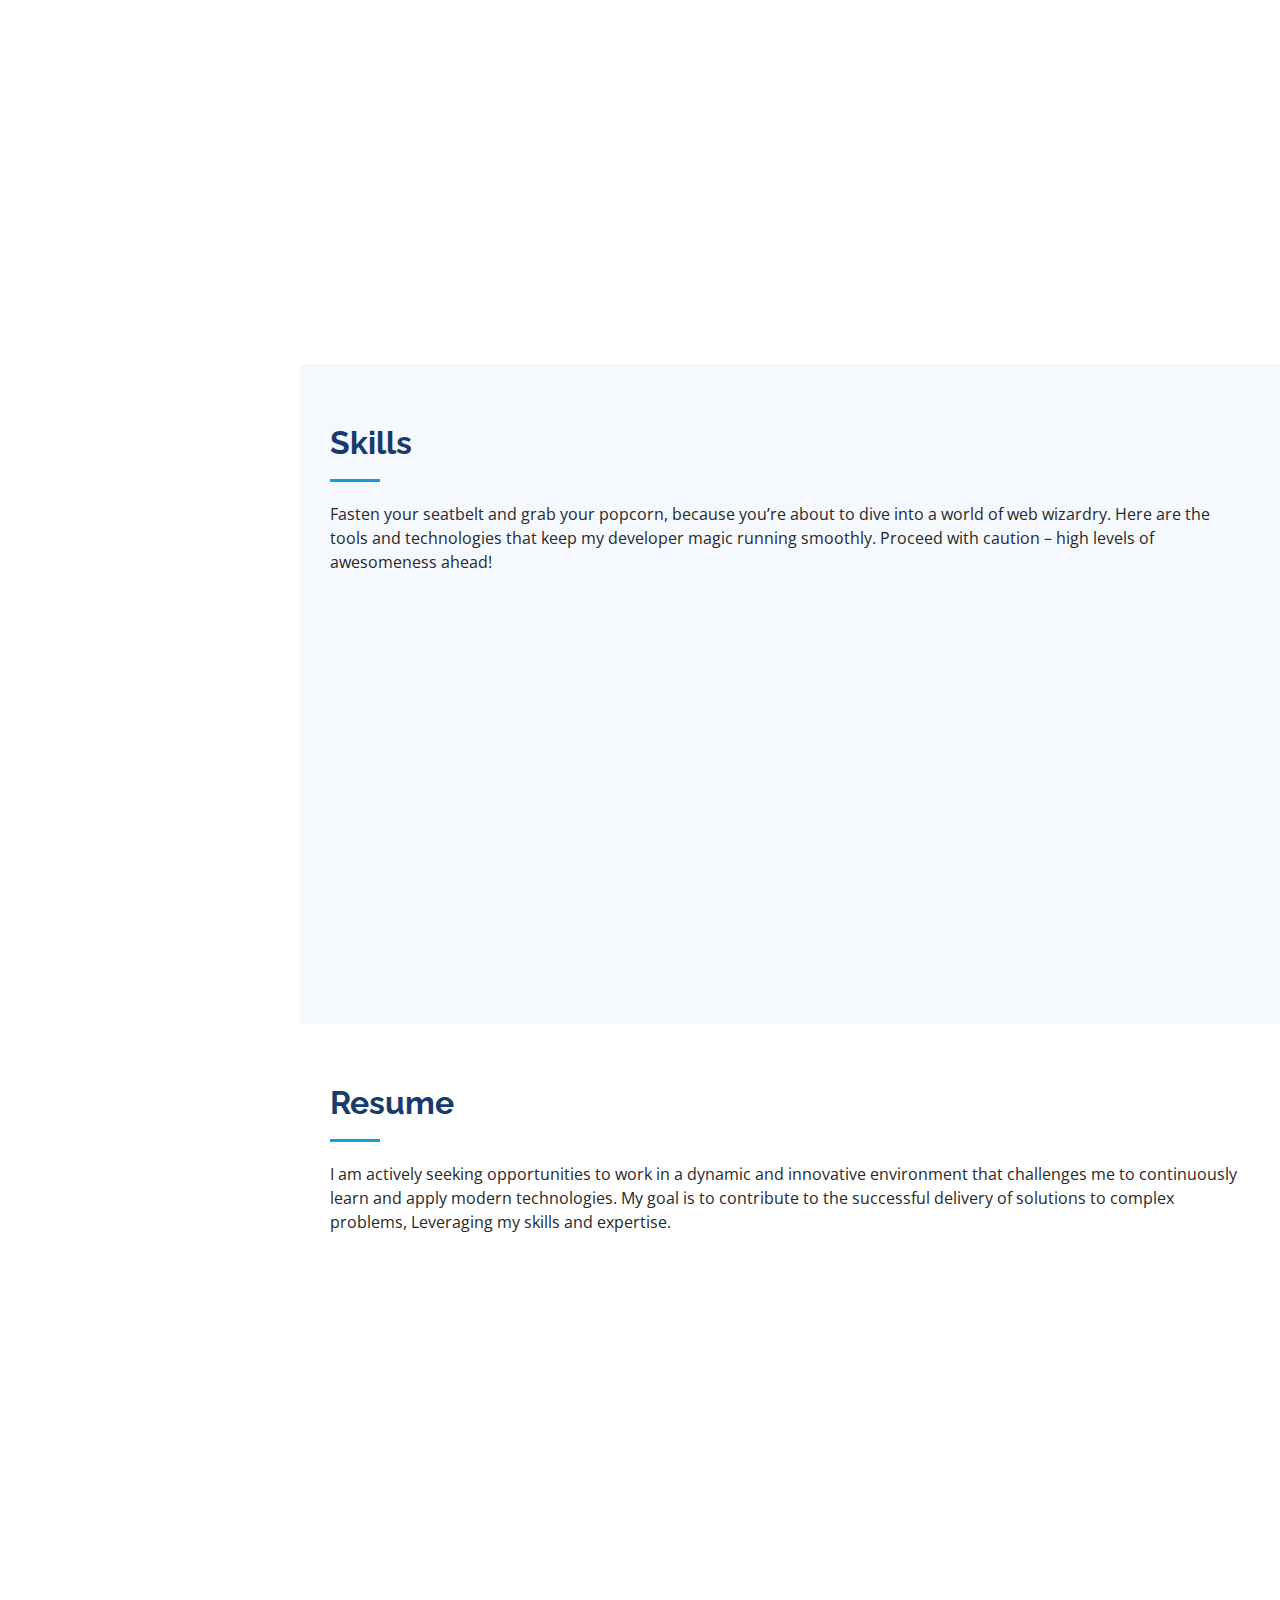
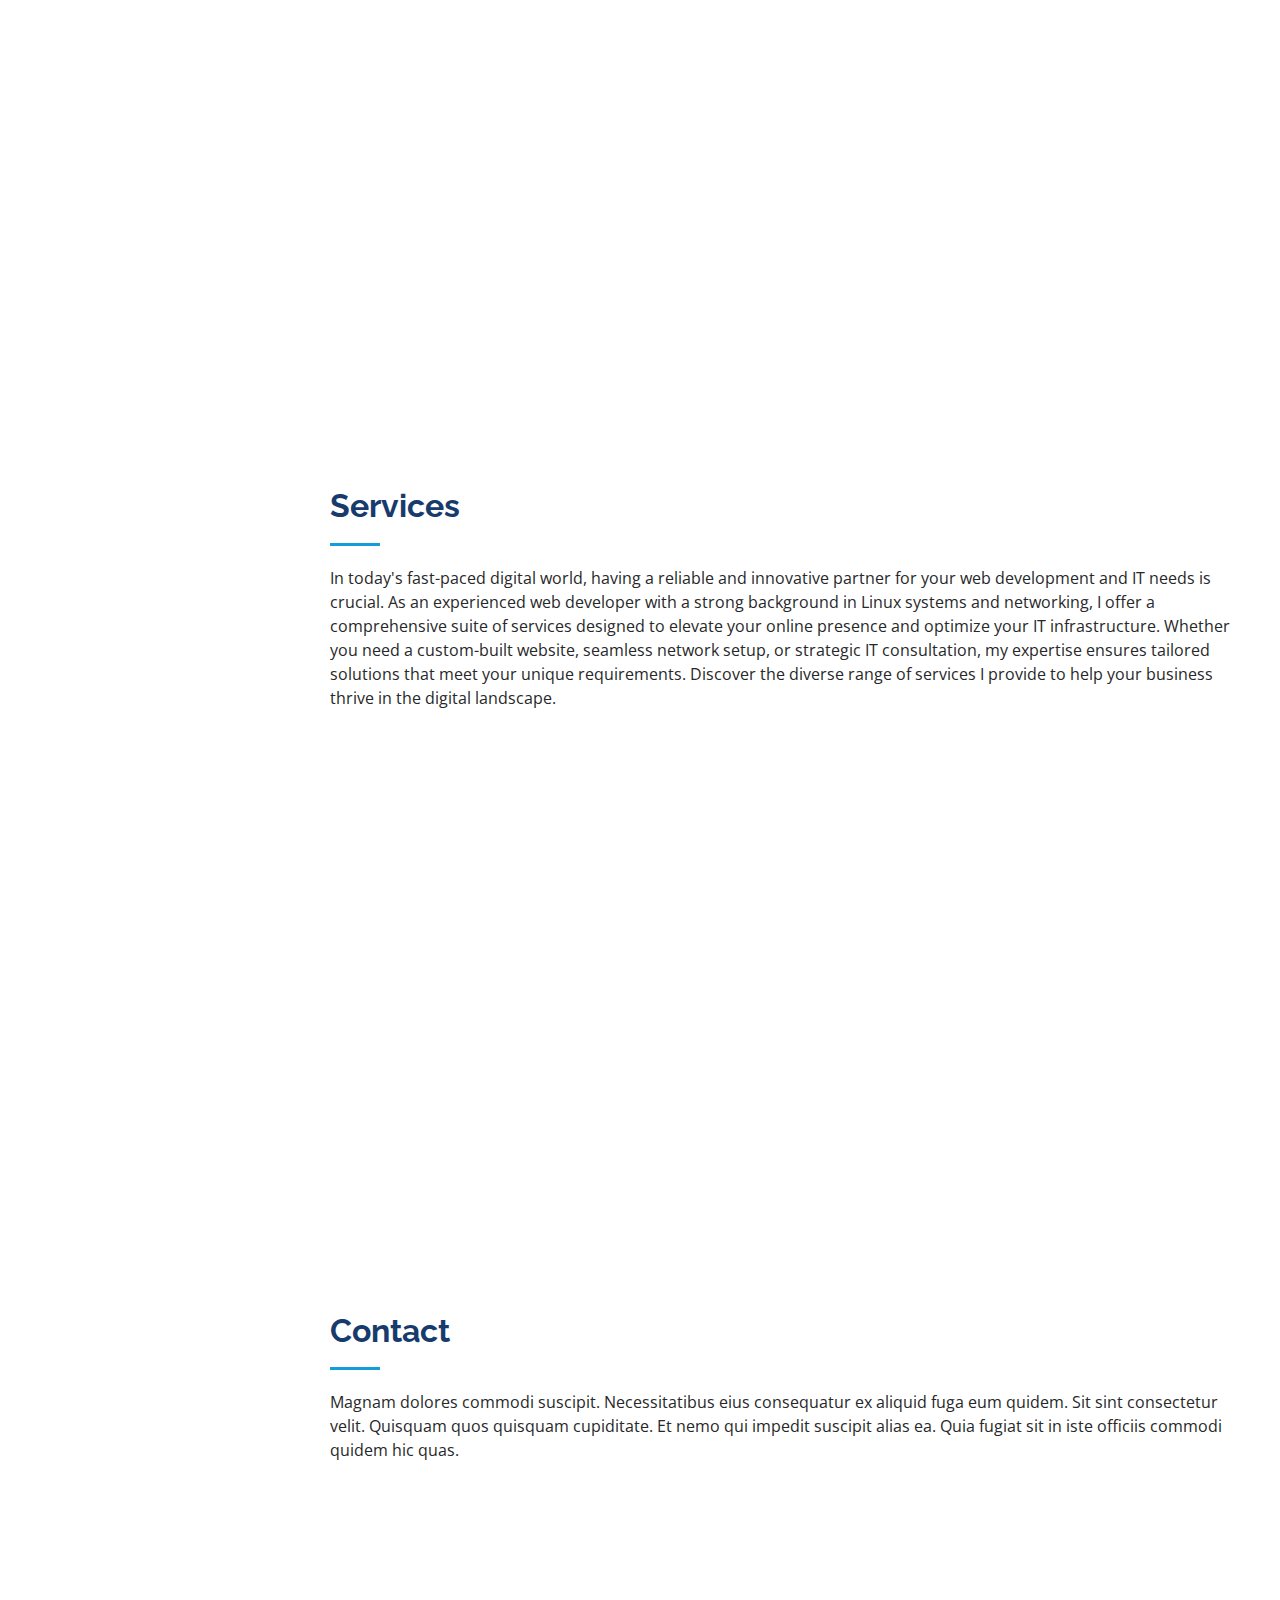
==== commit 2ef4aacd: "ref(meta): adding the title and the logo for the website" ====
--- a/index.html
+++ b/index.html
@@ -5,12 +5,12 @@
   <meta charset="utf-8">
   <meta content="width=device-width, initial-scale=1.0" name="viewport">
 
-  <title>iPortfolio Bootstrap Template - Index</title>
+  <title>Fras Al-Furasi</title>
   <meta content="" name="description">
   <meta content="" name="keywords">
 
   <!-- Favicons -->
-  <link href="assets/img/favicon.png" rel="icon">
+  <link href="assets/img/FrasLogo.png" rel="icon">
   <link href="assets/img/apple-touch-icon.png" rel="apple-touch-icon">
 
   <!-- Google Fonts -->
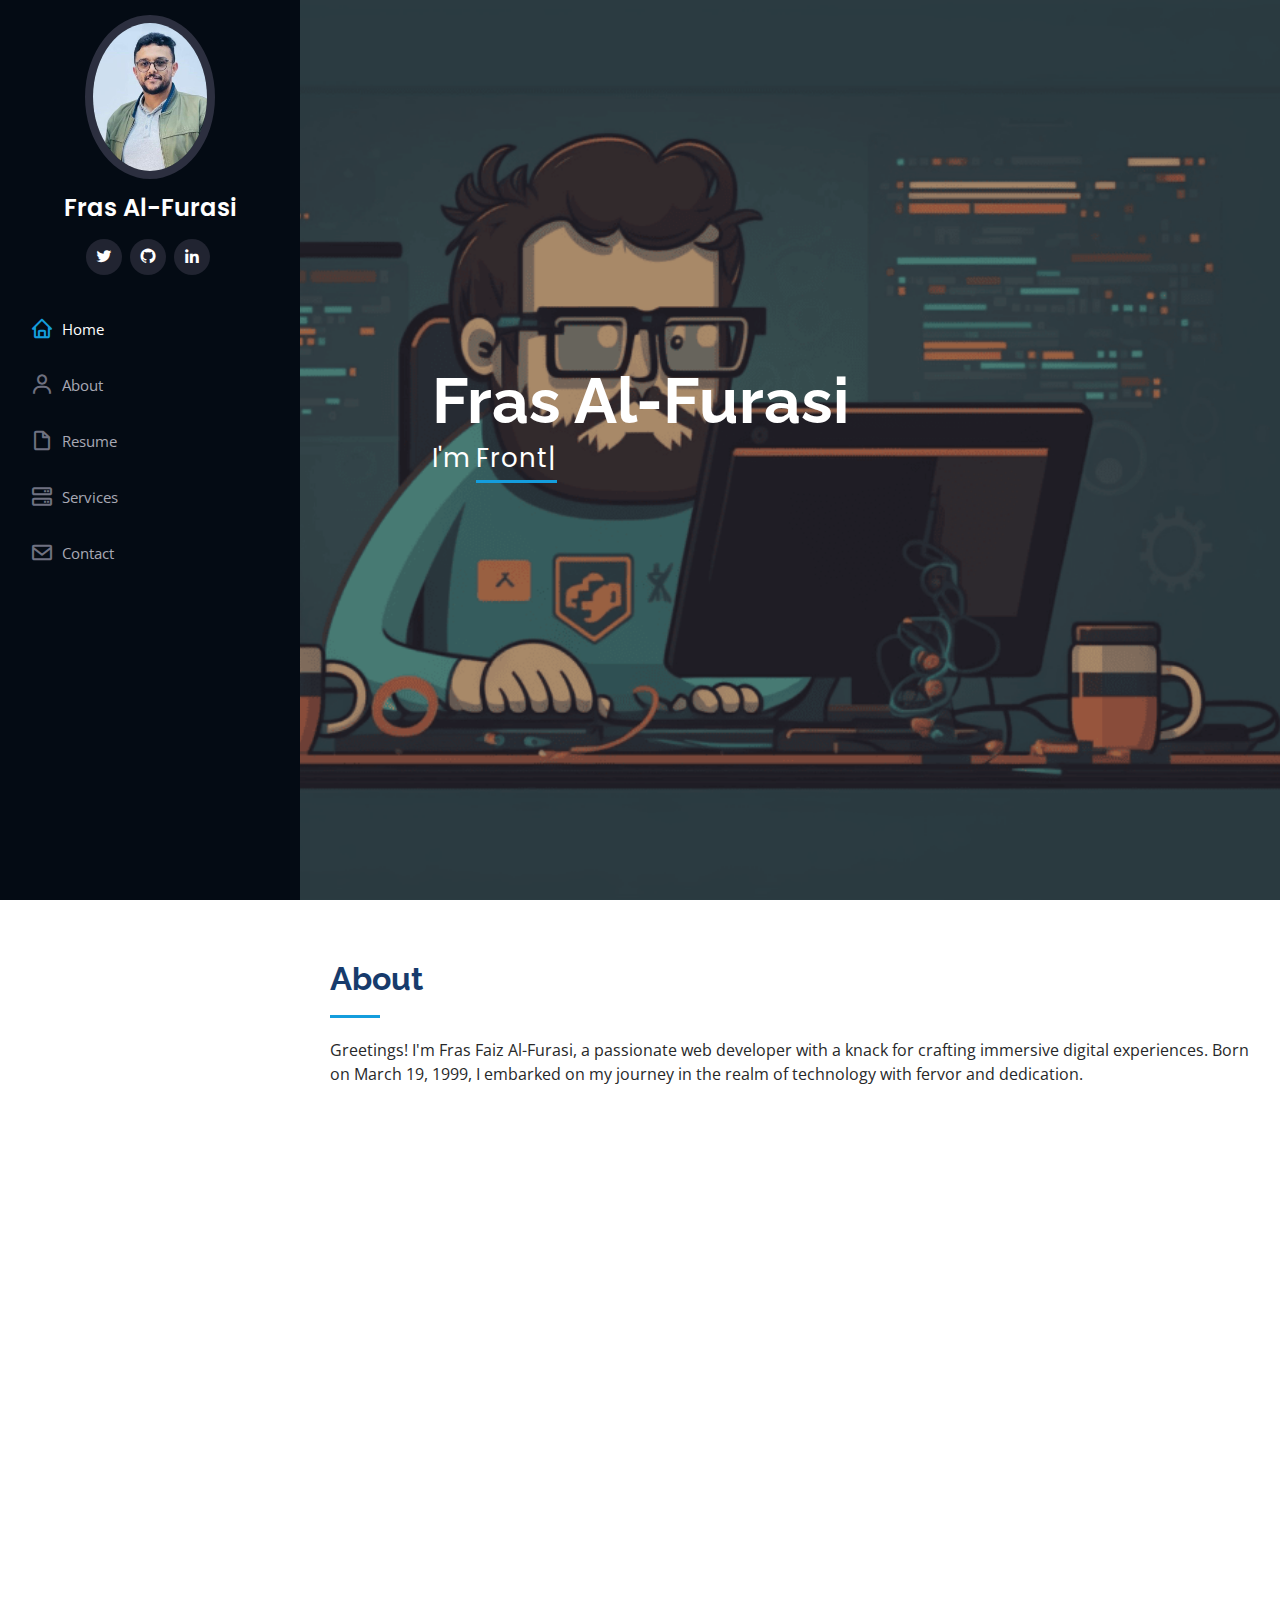
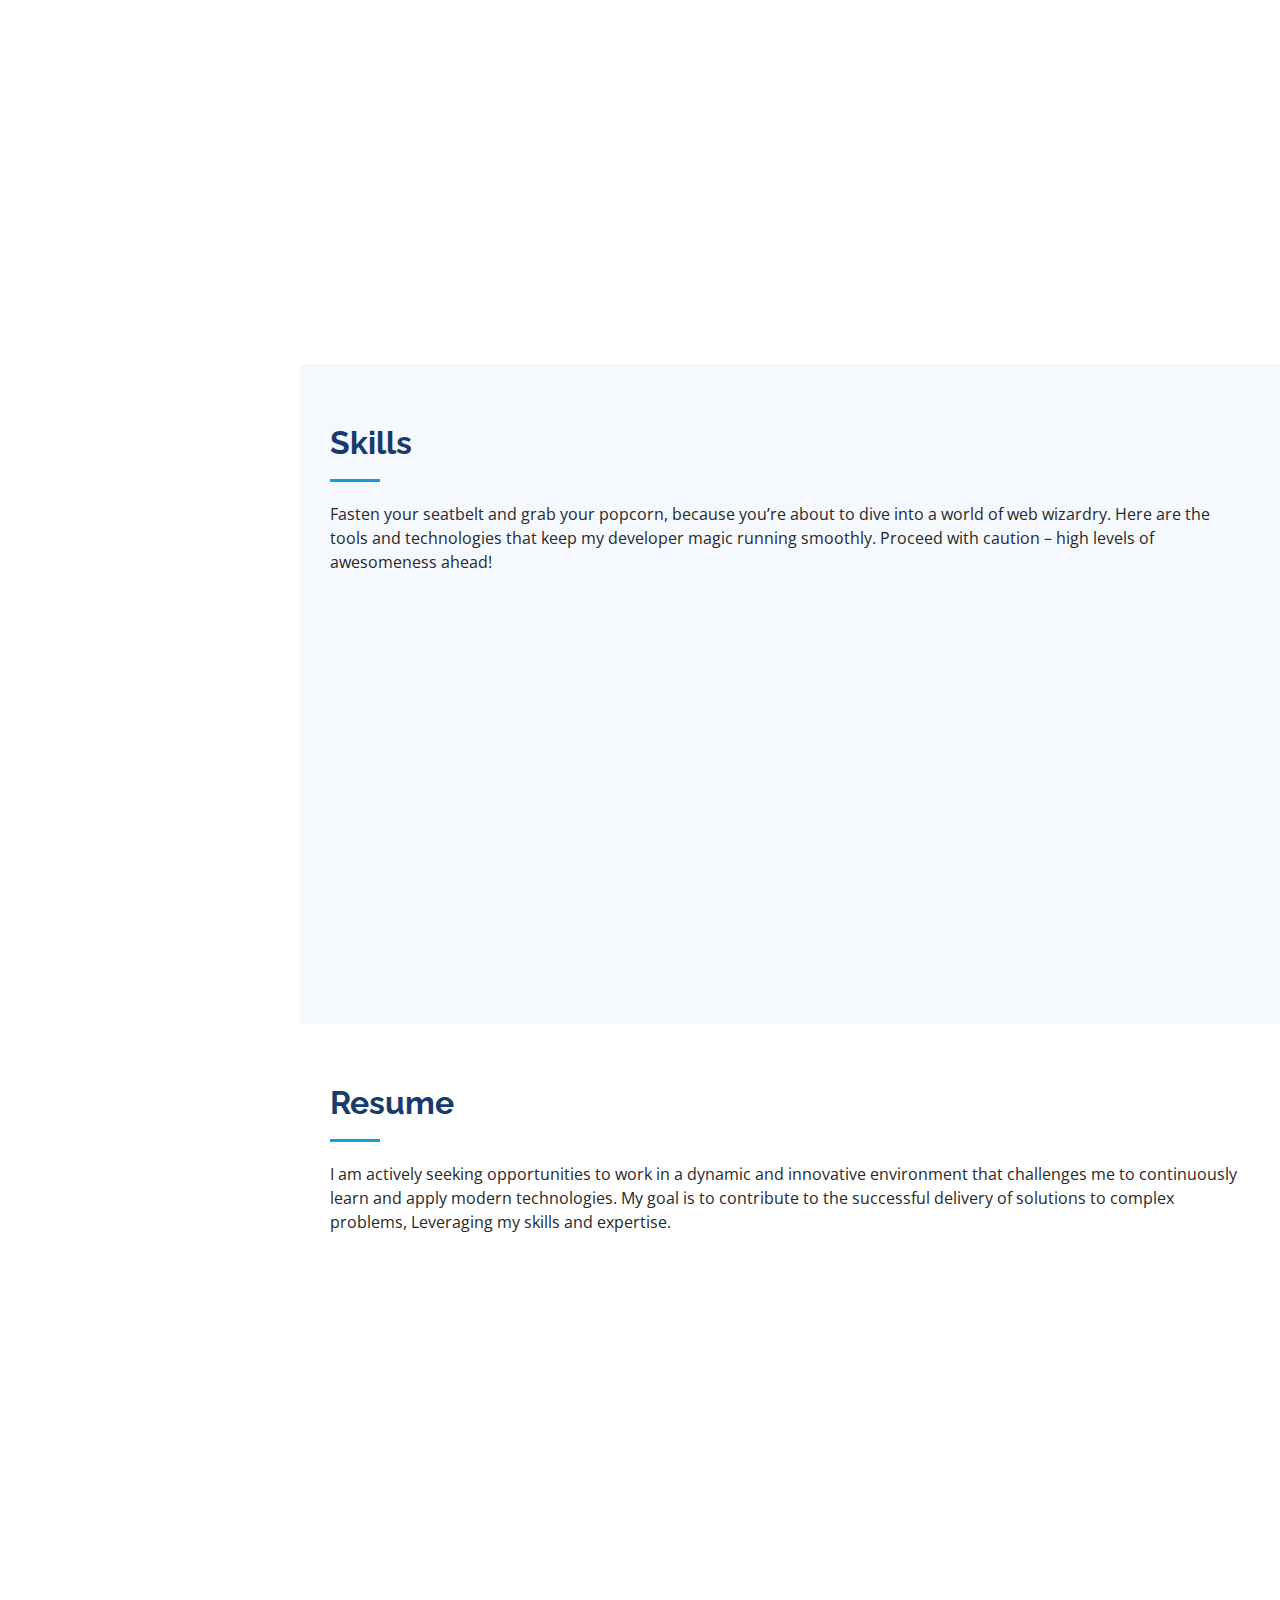
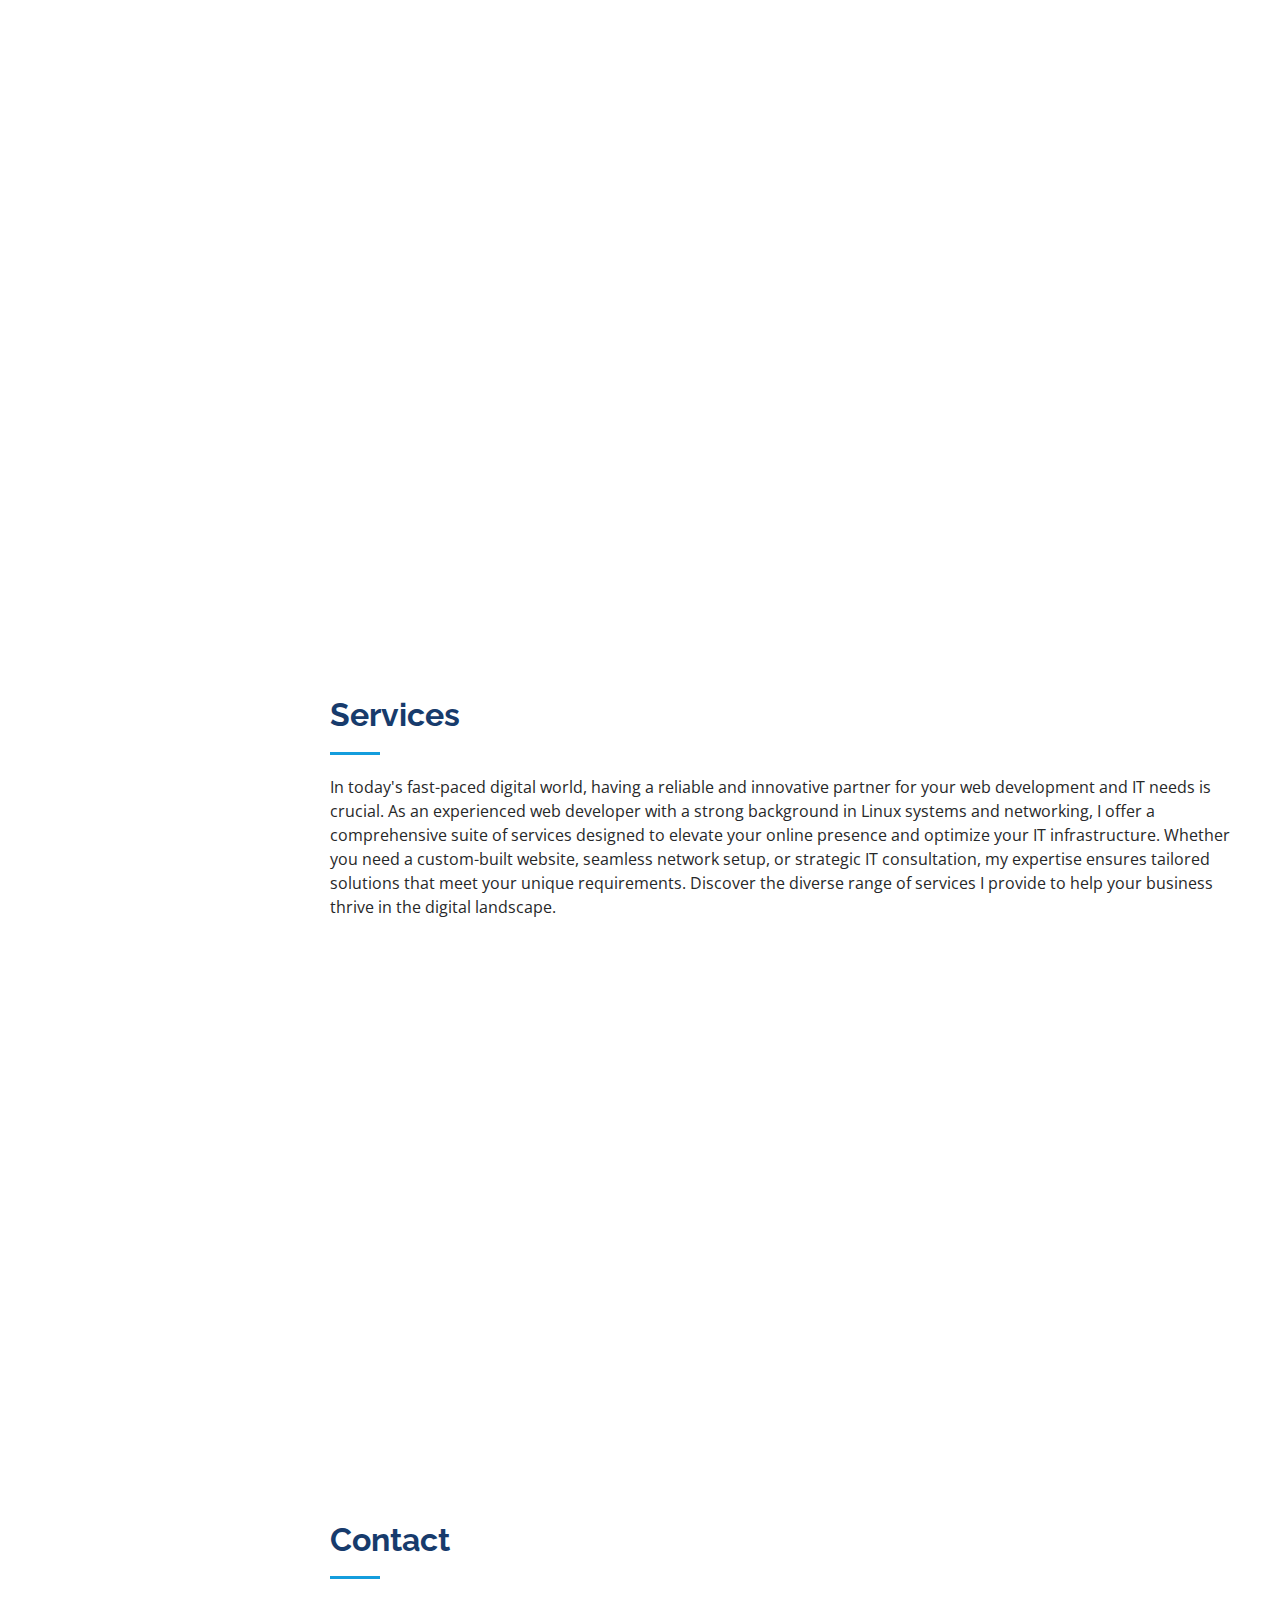
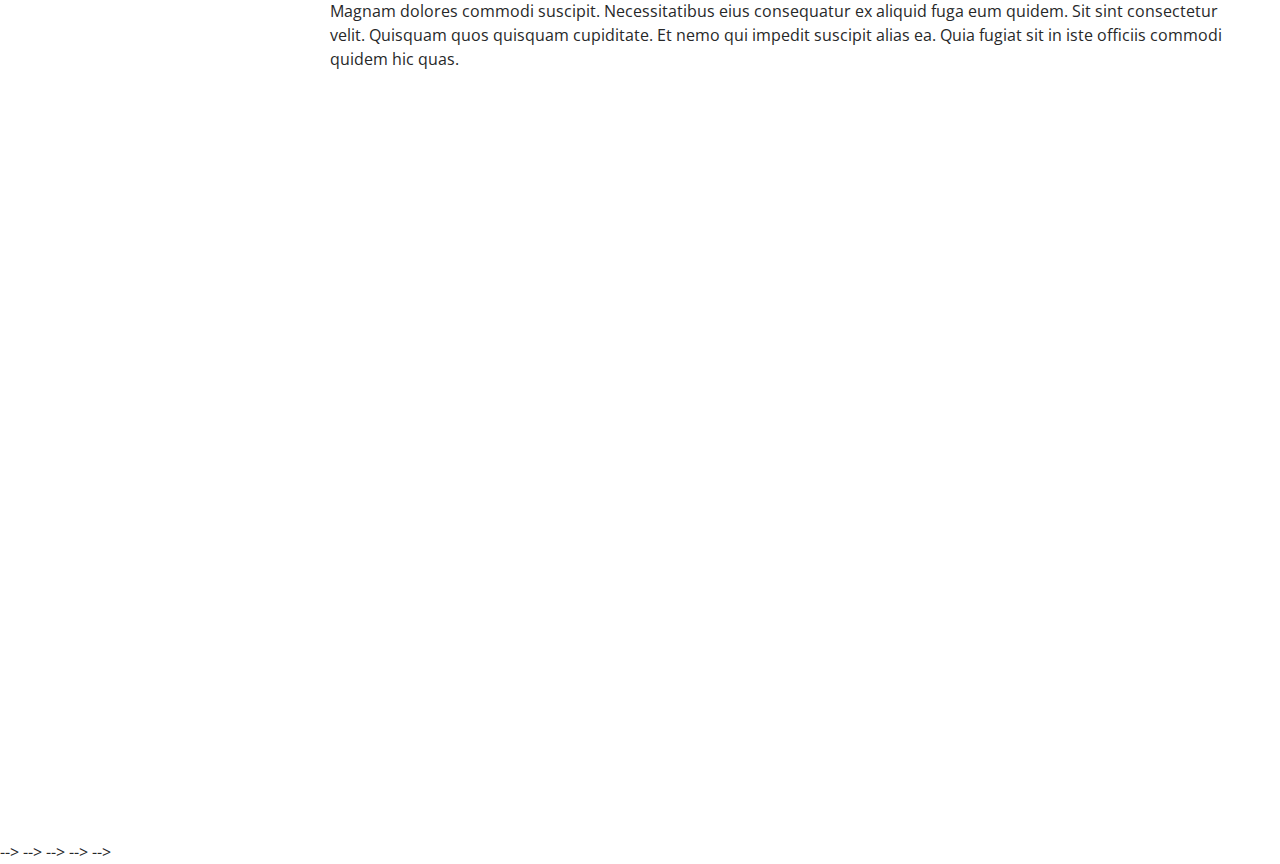
==== commit 58a24bc2: "feat(main): add the latest experience in my field" ====
--- a/index.html
+++ b/index.html
@@ -261,6 +261,13 @@
             </div>
 
             <div class="progress">
+              <span class="skill">Next js<i class="val">90%</i></span>
+              <div class="progress-bar-wrap">
+                <div class="progress-bar" role="progressbar" aria-valuenow="90" aria-valuemin="0" aria-valuemax="100"></div>
+              </div>
+            </div>
+
+            <div class="progress">
               <span class="skill">WordPress <i class="val">90%</i></span>
               <div class="progress-bar-wrap">
                 <div class="progress-bar" role="progressbar" aria-valuenow="90" aria-valuemin="0" aria-valuemax="100"></div>
@@ -337,6 +344,16 @@
               <ul>
                 <li>Golang Back-end developer</li>
                 <li>React js/ts Front-end develper</li>
+              </ul>
+            </div>
+
+            <div class="resume-item">
+              <h4>FrontEnd Department Manager</h4>
+              <h5>2024 - Present</h5>
+              <p><em>Pooqsha, Sana'a-Yemen</em></p>
+              <ul>
+                <li>FrontEnd department manager</li>
+                <li>Main leader for Next js and React js teams</li>
               </ul>
             </div>
 
